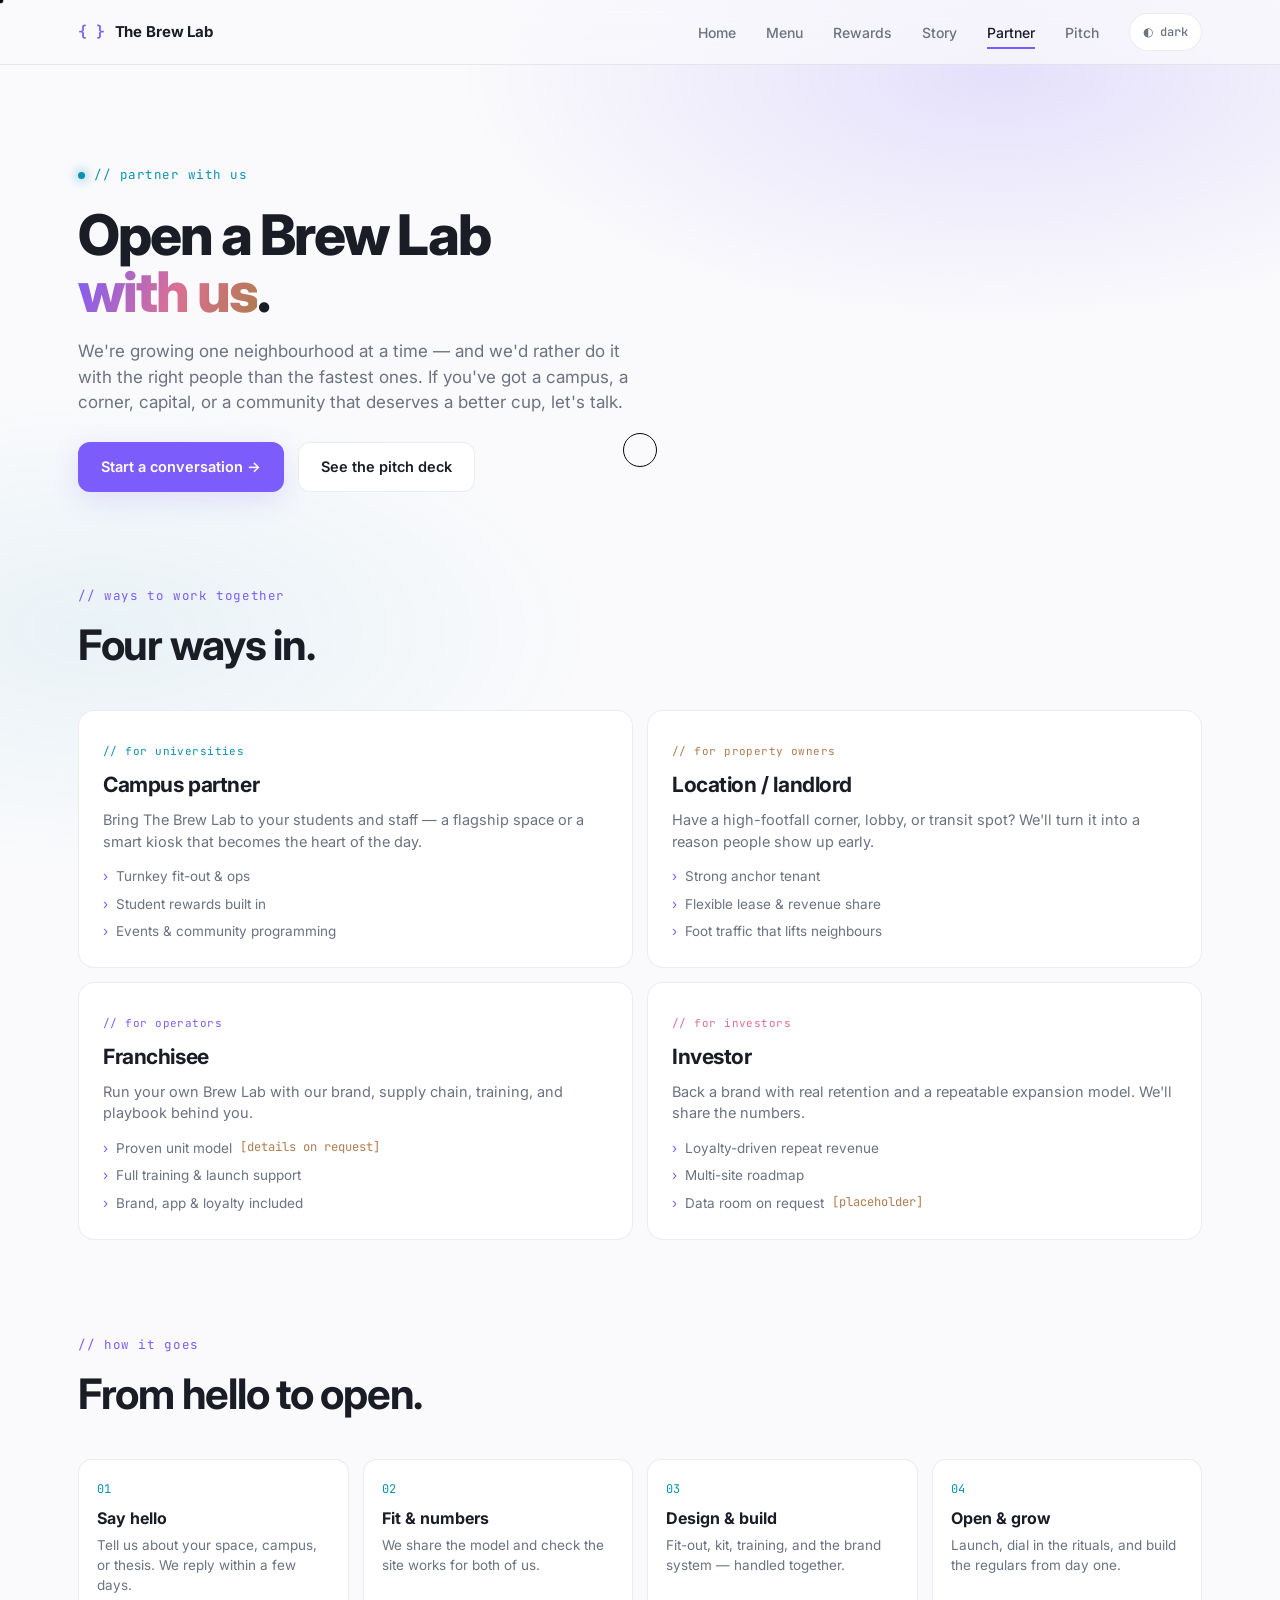
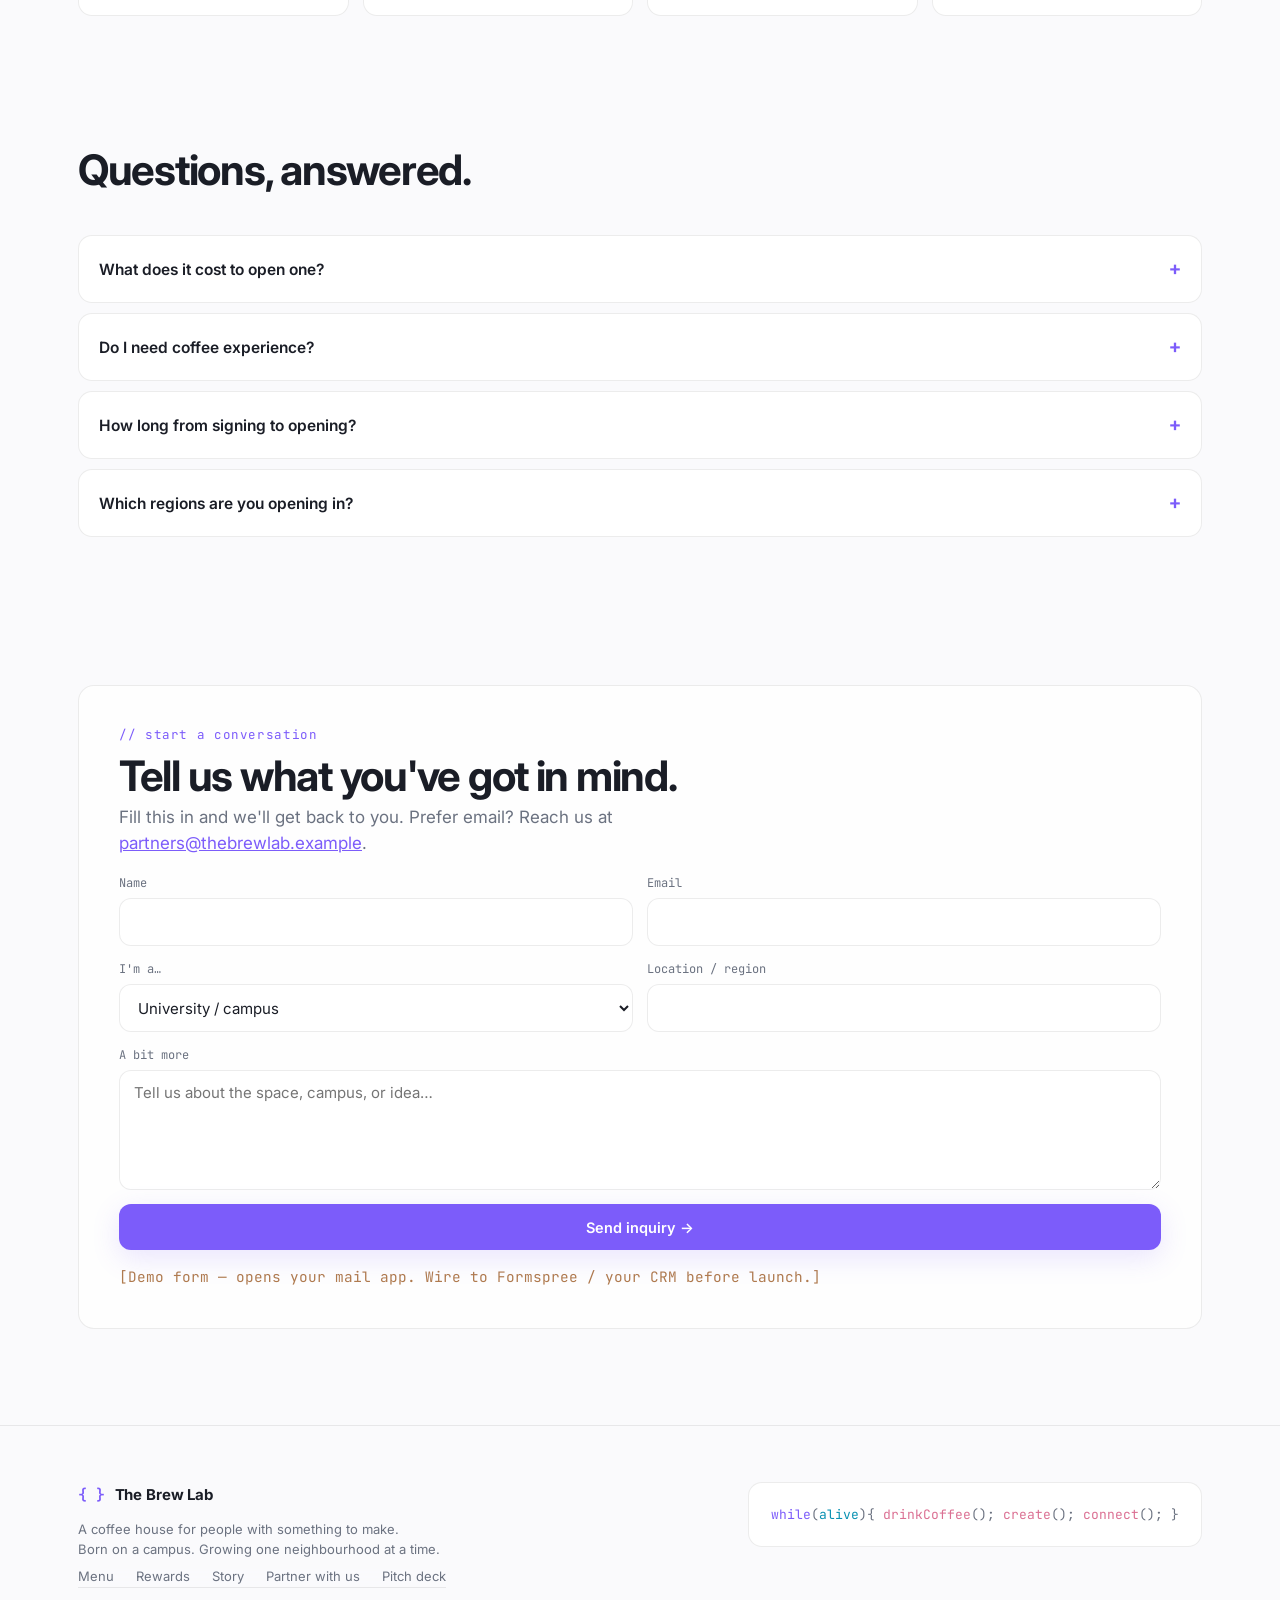
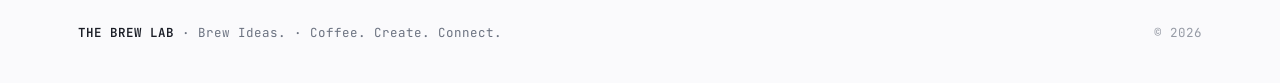
==== franchise.html @ 18658dd0 "Build advanced, mobile-first website for The Brew Lab Static multi-page site driven by extracted bra" ====
<!DOCTYPE html>
<html lang="en" data-theme="dark">
<head>
<meta charset="UTF-8">
<meta name="viewport" content="width=device-width, initial-scale=1.0, viewport-fit=cover">
<title>Partner with us — The Brew Lab</title>
<meta name="description" content="Open a Brew Lab. Partnership models for universities, property owners, franchisees and investors. Start a conversation.">
<meta name="theme-color" content="#0F1117">
<link rel="icon" href="assets/img/favicon.svg" type="image/svg+xml">
<meta property="og:title" content="Partner with us — The Brew Lab">
<meta property="og:description" content="Campus, property, franchise or investment — let's build the next one together.">
<meta property="og:image" content="assets/img/og-image.svg">
<meta name="twitter:card" content="summary_large_image">
<script>try{var t=localStorage.getItem('brewlab-theme')||(matchMedia('(prefers-color-scheme: light)').matches?'light':'dark');document.documentElement.setAttribute('data-theme',t);}catch(e){}</script>
<link rel="preconnect" href="https://fonts.googleapis.com">
<link rel="preconnect" href="https://fonts.gstatic.com" crossorigin>
<link href="https://fonts.googleapis.com/css2?family=Inter:wght@300;400;500;600;700;800&family=JetBrains+Mono:wght@400;500;600&display=swap" rel="stylesheet">
<link rel="stylesheet" href="assets/css/tokens.css">
<link rel="stylesheet" href="assets/css/base.css">
<link rel="stylesheet" href="assets/css/effects.css">
<script type="importmap">
{
  "imports": {
    "three": "https://esm.sh/three@0.161.0",
    "gsap": "https://esm.sh/gsap@3.12.5",
    "gsap/ScrollTrigger": "https://esm.sh/gsap@3.12.5/ScrollTrigger.js",
    "lenis": "https://esm.sh/lenis@1.1.13"
  }
}
</script>
<style>
  .models { display:grid; grid-template-columns:1fr; gap:14px; margin-top:42px; }
  @media (min-width:760px){ .models { grid-template-columns:repeat(2,1fr); } }
  .model { background:var(--editor); border:1px solid var(--line); border-radius:var(--r-xl); padding:26px 24px; transition:transform var(--t-base) ease, border-color var(--t-base) ease; }
  .model:hover { transform:translateY(-4px); border-color:var(--lavender); }
  .model .tag { font-family:var(--font-mono); font-size:11px; letter-spacing:0.04em; color:var(--cyan); }
  .model h3 { font-size:21px; font-weight:700; letter-spacing:-0.02em; margin:8px 0 8px; }
  .model p { color:var(--muted); font-size:14.5px; }
  .model ul { list-style:none; display:grid; gap:7px; margin-top:14px; }
  .model li { font-size:13.5px; color:var(--muted); display:flex; gap:8px; }
  .model li::before { content:"›"; color:var(--lavender); }
  .model:nth-child(2) .tag{color:var(--champagne);} .model:nth-child(3) .tag{color:var(--lavender);} .model:nth-child(4) .tag{color:var(--rose);}
  .steps { display:grid; grid-template-columns:1fr; gap:14px; margin-top:42px; }
  @media (min-width:680px){ .steps { grid-template-columns:repeat(4,1fr); } }
  .pstep { background:var(--editor); border:1px solid var(--line); border-radius:var(--r-lg); padding:20px 18px; }
  .pstep .n { font-family:var(--font-mono); color:var(--cyan); font-size:12px; margin-bottom:8px; }
  .pstep h3 { font-size:16px; font-weight:700; margin-bottom:5px; }
  .pstep p { color:var(--muted); font-size:13.5px; }
  .faq { margin-top:42px; display:grid; gap:10px; }
  .faq details { background:var(--editor); border:1px solid var(--line); border-radius:var(--r-lg); padding:0 20px; }
  .faq summary { cursor:pointer; padding:18px 0; font-weight:600; font-size:15.5px; list-style:none; display:flex; justify-content:space-between; gap:12px; align-items:center; }
  .faq summary::-webkit-details-marker { display:none; }
  .faq summary::after { content:"+"; font-family:var(--font-mono); color:var(--lavender); font-size:20px; }
  .faq details[open] summary::after { content:"–"; }
  .faq p { color:var(--muted); font-size:14px; padding:0 0 18px; }
  .inquire { margin-top:52px; background:var(--glass); border:1px solid var(--line); border-radius:var(--r-xl); padding:clamp(24px,5vw,40px); }
  .form-grid { display:grid; grid-template-columns:1fr; gap:14px; margin-top:18px; }
  @media (min-width:640px){ .form-grid { grid-template-columns:1fr 1fr; } }
  .field { display:flex; flex-direction:column; gap:6px; }
  .field.full { grid-column:1/-1; }
  .field label { font-family:var(--font-mono); font-size:12px; color:var(--muted); }
  .field input, .field select, .field textarea { min-height:48px; padding:12px 14px; border-radius:var(--r-md); border:1px solid var(--line); background:var(--editor); color:var(--text); font-family:var(--font-sans); font-size:15px; }
  .field textarea { min-height:120px; resize:vertical; }
  .field :focus-visible { outline:2px solid var(--lavender); outline-offset:2px; }
  .ph { font-family:var(--font-mono); font-size:0.9em; color:var(--champagne); }
</style>
</head>
<body data-page="franchise">
<a class="skip-link" href="#main">Skip to content</a>
<div class="ambient" aria-hidden="true"></div>

<nav aria-label="Primary">
  <div class="wrap nav-inner">
    <a class="brand" href="index.html"><span class="braces">{ }</span> The Brew Lab</a>
    <button class="nav-burger" data-nav-burger aria-label="Open menu" aria-expanded="false" aria-controls="navmenu">
      <svg viewBox="0 0 24 24" fill="none" stroke="currentColor" stroke-width="2" aria-hidden="true"><path d="M3 6h18M3 12h18M3 18h18"/></svg>
    </button>
    <div class="nav-links nav-menu" id="navmenu" data-nav-menu>
      <button class="nav-menu-close" data-nav-close aria-label="Close menu">
        <svg viewBox="0 0 24 24" fill="none" stroke="currentColor" stroke-width="2" aria-hidden="true"><path d="M6 6l12 12M18 6L6 18"/></svg>
      </button>
      <a class="navlink" href="index.html">Home</a>
      <a class="navlink" href="menu.html">Menu</a>
      <a class="navlink" href="rewards.html">Rewards</a>
      <a class="navlink" href="story.html">Story</a>
      <a class="navlink" href="franchise.html" aria-current="page">Partner</a>
      <a class="navlink" href="pitch.html">Pitch</a>
      <button class="toggle" data-theme-toggle aria-label="Toggle theme"><span data-theme-icon aria-hidden="true">◑</span> <span data-theme-text>light</span></button>
    </div>
  </div>
</nav>

<main id="main">
<section style="padding-bottom:0">
  <div class="wrap">
    <span class="eyebrow"><span class="dot"></span>// partner with us</span>
    <h1 class="title" style="font-size:clamp(34px,9vw,56px)">Open a Brew Lab<br><span class="grad-text">with us</span>.</h1>
    <p class="lead reveal">We're growing one neighbourhood at a time — and we'd rather do it with the right people than the fastest ones. If you've got a campus, a corner, capital, or a community that deserves a better cup, let's talk.</p>
    <div class="cta-row" style="margin-top:26px">
      <a href="#inquire" class="btn btn-primary magnetic" data-magnetic="0.25">Start a conversation →</a>
      <a href="pitch.html" class="btn btn-ghost magnetic" data-magnetic="0.25">See the pitch deck</a>
    </div>
  </div>
</section>

<section>
  <div class="wrap">
    <div class="sec-label reveal">// ways to work together</div>
    <h2 class="reveal">Four ways in.</h2>
    <div class="models" data-cine-group>
      <div class="model" data-cine-item>
        <span class="tag mono">// for universities</span>
        <h3>Campus partner</h3>
        <p>Bring The Brew Lab to your students and staff — a flagship space or a smart kiosk that becomes the heart of the day.</p>
        <ul><li>Turnkey fit-out &amp; ops</li><li>Student rewards built in</li><li>Events &amp; community programming</li></ul>
      </div>
      <div class="model" data-cine-item>
        <span class="tag mono">// for property owners</span>
        <h3>Location / landlord</h3>
        <p>Have a high-footfall corner, lobby, or transit spot? We'll turn it into a reason people show up early.</p>
        <ul><li>Strong anchor tenant</li><li>Flexible lease &amp; revenue share</li><li>Foot traffic that lifts neighbours</li></ul>
      </div>
      <div class="model" data-cine-item>
        <span class="tag mono">// for operators</span>
        <h3>Franchisee</h3>
        <p>Run your own Brew Lab with our brand, supply chain, training, and playbook behind you.</p>
        <ul><li>Proven unit model <span class="ph">[details on request]</span></li><li>Full training &amp; launch support</li><li>Brand, app &amp; loyalty included</li></ul>
      </div>
      <div class="model" data-cine-item>
        <span class="tag mono">// for investors</span>
        <h3>Investor</h3>
        <p>Back a brand with real retention and a repeatable expansion model. We'll share the numbers.</p>
        <ul><li>Loyalty-driven repeat revenue</li><li>Multi-site roadmap</li><li>Data room on request <span class="ph">[placeholder]</span></li></ul>
      </div>
    </div>
  </div>
</section>

<section style="padding-top:0">
  <div class="wrap">
    <div class="sec-label reveal">// how it goes</div>
    <h2 class="reveal">From hello to open.</h2>
    <div class="steps" data-cine-group>
      <div class="pstep" data-cine-item><div class="n mono">01</div><h3>Say hello</h3><p>Tell us about your space, campus, or thesis. We reply within a few days.</p></div>
      <div class="pstep" data-cine-item><div class="n mono">02</div><h3>Fit &amp; numbers</h3><p>We share the model and check the site works for both of us.</p></div>
      <div class="pstep" data-cine-item><div class="n mono">03</div><h3>Design &amp; build</h3><p>Fit-out, kit, training, and the brand system — handled together.</p></div>
      <div class="pstep" data-cine-item><div class="n mono">04</div><h3>Open &amp; grow</h3><p>Launch, dial in the rituals, and build the regulars from day one.</p></div>
    </div>
  </div>
</section>

<section style="padding-top:0">
  <div class="wrap">
    <div class="sec-label reveal">// good to know</div>
    <h2 class="reveal">Questions, answered.</h2>
    <div class="faq reveal">
      <details><summary>What does it cost to open one?</summary><p>It depends on format — kiosk, neighbourhood store, or campus flagship. We'll walk you through the full investment and unit economics on a call. <span class="ph">[Add real figures.]</span></p></details>
      <details><summary>Do I need coffee experience?</summary><p>No. Our training and launch team get you and your baristas ready, and the playbook covers the day-to-day.</p></details>
      <details><summary>How long from signing to opening?</summary><p>Typically a few months depending on the site and fit-out. <span class="ph">[Confirm your real timeline.]</span></p></details>
      <details><summary>Which regions are you opening in?</summary><p>We're prioritising campuses and high-footfall neighbourhoods near our existing sites, but we read every inbound. <span class="ph">[List target regions.]</span></p></details>
    </div>
  </div>
</section>

<section id="inquire" style="padding-top:0">
  <div class="wrap">
    <div class="inquire reveal">
      <div class="sec-label" style="margin-bottom:8px">// start a conversation</div>
      <h2 style="margin-bottom:6px">Tell us what you've got in mind.</h2>
      <p class="lead">Fill this in and we'll get back to you. Prefer email? Reach us at <a href="mailto:partners@thebrewlab.example?subject=Partnership%20inquiry" style="color:var(--lavender)">partners@thebrewlab.example</a>.</p>
      <form class="form-grid" action="mailto:partners@thebrewlab.example" method="post" enctype="text/plain" data-demo-form>
        <div class="field"><label for="f-name">Name</label><input id="f-name" name="name" type="text" required></div>
        <div class="field"><label for="f-email">Email</label><input id="f-email" name="email" type="email" required></div>
        <div class="field"><label for="f-type">I'm a…</label>
          <select id="f-type" name="type">
            <option>University / campus</option>
            <option>Property owner / landlord</option>
            <option>Prospective franchisee</option>
            <option>Investor</option>
            <option>Something else</option>
          </select>
        </div>
        <div class="field"><label for="f-loc">Location / region</label><input id="f-loc" name="location" type="text"></div>
        <div class="field full"><label for="f-msg">A bit more</label><textarea id="f-msg" name="message" placeholder="Tell us about the space, campus, or idea…"></textarea></div>
        <div class="field full">
          <button class="btn btn-primary magnetic" data-magnetic="0.2" type="submit">Send inquiry →</button>
          <p class="ph" style="margin-top:10px">[Demo form — opens your mail app. Wire to Formspree / your CRM before launch.]</p>
        </div>
      </form>
    </div>
  </div>
</section>
</main>

<footer>
  <div class="wrap">
    <div class="foot-grid">
      <div>
        <a class="brand" href="index.html" style="margin-bottom:14px"><span class="braces">{ }</span> The Brew Lab</a>
        <p class="foot-meta">A coffee house for people with something to make.<br>Born on a campus. Growing one neighbourhood at a time.</p>
        <nav class="foot-nav" aria-label="Footer">
          <a href="menu.html">Menu</a><a href="rewards.html">Rewards</a><a href="story.html">Story</a><a href="franchise.html">Partner with us</a><a href="pitch.html">Pitch deck</a>
        </nav>
      </div>
      <div class="foot-code mono" aria-hidden="true">
<span class="kw">while</span><span class="pun">(</span><span class="prop">alive</span><span class="pun">){</span>
  <span class="fn">drinkCoffee</span><span class="pun">();</span>
  <span class="fn">create</span><span class="pun">();</span>
  <span class="fn">connect</span><span class="pun">();</span>
<span class="pun">}</span>
      </div>
    </div>
    <div class="foot-sig"><b>THE BREW LAB</b> · Brew Ideas. · Coffee. Create. Connect. <span style="margin-left:auto;opacity:.7;">© 2026</span></div>
  </div>
</footer>

<script type="module" src="assets/js/main.js"></script>
</body>
</html>
---- assets/css/tokens.css ----
/* ============================================================
   The Brew Lab — Design Tokens
   Single source of truth. Colors are verbatim from the brand
   reference. No other stylesheet should hardcode hex values.
   ============================================================ */

:root {
  /* ---- color: dark (default) ---- */
  --bg: #0F1117;
  --sidebar: #161A22;
  --editor: #1B202B;
  --lavender: #A78BFA;   /* primary accent */
  --cyan: #7DD3FC;
  --champagne: #E9CBA7;
  --rose: #F4A8C5;
  --text: #F5F7FA;
  --muted: #98A1B2;
  --line: rgba(255, 255, 255, 0.06);
  --glass: rgba(27, 32, 43, 0.55);
  --glow: rgba(167, 139, 250, 0.22);
  --shadow: rgba(0, 0, 0, 0.55);

  /* on-accent text (sits on lavender/cyan fills) */
  --on-accent: #0F1117;

  /* signature gradient */
  --grad: linear-gradient(110deg, var(--lavender), var(--rose) 55%, var(--champagne));
  --grad-soft: linear-gradient(140deg, var(--lavender), transparent 40%, transparent 70%, var(--cyan));

  /* ---- type ---- */
  --font-sans: 'Inter', system-ui, -apple-system, sans-serif;
  --font-mono: 'JetBrains Mono', ui-monospace, 'SF Mono', monospace;

  /* fluid type scale (mobile-first via clamp) */
  --fs-eyebrow: clamp(11.5px, 2.6vw, 12.5px);
  --fs-body: clamp(15px, 3.6vw, 17px);
  --fs-lead: clamp(15.5px, 3.8vw, 17px);
  --fs-h3: clamp(18px, 4.4vw, 21px);
  --fs-h2: clamp(26px, 6.2vw, 42px);
  --fs-h1: clamp(38px, 11vw, 68px);
  --fs-display: clamp(26px, 6vw, 40px);

  /* ---- spacing (fluid) ---- */
  --space-section: clamp(64px, 12vw, 96px);
  --space-gap: clamp(20px, 5vw, 56px);
  --wrap-max: 1180px;
  --wrap-pad: clamp(18px, 5vw, 28px);

  /* ---- radius ---- */
  --r-sm: 7px;
  --r-md: 12px;
  --r-lg: 14px;
  --r-xl: 16px;
  --r-pill: 999px;

  /* ---- elevation ---- */
  --elev-card: 0 30px 80px var(--shadow), 0 0 0 1px var(--line);
  --elev-btn: 0 8px 28px var(--glow);
  --elev-btn-hover: 0 12px 36px var(--glow);

  /* ---- motion ---- */
  --ease: cubic-bezier(0.22, 1, 0.36, 1);
  --t-fast: 0.15s;
  --t-base: 0.25s;
  --t-slow: 0.5s;

  /* ---- chrome dots (traffic lights) ---- */
  --dot-red: #FF5F57;
  --dot-yellow: #FEBC2E;
  --dot-green: #28C840;

  color-scheme: dark;
}

[data-theme="light"] {
  --bg: #FAFAFC;
  --sidebar: #F4F5F8;
  --editor: #FFFFFF;
  --lavender: #7C5CFA;
  --cyan: #0891B2;
  --champagne: #B07B4E;
  --rose: #DB7093;
  --text: #1A1D26;
  --muted: #6B7280;
  --line: rgba(15, 17, 23, 0.08);
  --glass: rgba(255, 255, 255, 0.7);
  --glow: rgba(124, 92, 250, 0.16);
  --shadow: rgba(15, 17, 23, 0.10);
  --on-accent: #FFFFFF;

  color-scheme: light;
}
---- assets/css/base.css ----
/* ============================================================
   The Brew Lab — Base & shared components
   Mobile-first. Enhances up at min-width breakpoints.
   ============================================================ */

* { margin: 0; padding: 0; box-sizing: border-box; }

html {
  scroll-behavior: smooth;
  -webkit-text-size-adjust: 100%;
}

body {
  font-family: var(--font-sans);
  background: var(--bg);
  color: var(--text);
  line-height: 1.5;
  -webkit-font-smoothing: antialiased;
  text-rendering: optimizeLegibility;
  overflow-x: hidden;
  min-height: 100dvh;
  transition: background var(--t-slow) ease, color var(--t-slow) ease;
}

/* Lenis smooth-scroll hooks (no-op until JS attaches) */
html.lenis, html.lenis body { height: auto; }
.lenis.lenis-smooth { scroll-behavior: auto !important; }
.lenis.lenis-stopped { overflow: hidden; }

::selection { background: var(--lavender); color: var(--on-accent); }
.mono { font-family: var(--font-mono); }
img, svg { display: block; max-width: 100%; }
a { color: inherit; }

/* visually-hidden, screen-reader only */
.sr-only {
  position: absolute; width: 1px; height: 1px; padding: 0; margin: -1px;
  overflow: hidden; clip: rect(0 0 0 0); white-space: nowrap; border: 0;
}

/* skip link */
.skip-link {
  position: absolute; left: 12px; top: -120px; z-index: 200;
  background: var(--lavender); color: var(--on-accent);
  padding: 10px 16px; border-radius: var(--r-md); font-weight: 600;
  font-size: 14px; text-decoration: none; transition: top var(--t-base) var(--ease);
}
.skip-link:focus { top: 12px; }

/* visible focus for keyboard users */
:focus-visible {
  outline: 2px solid var(--lavender);
  outline-offset: 3px;
  border-radius: 4px;
}

/* ---------- ambient glow ---------- */
.ambient {
  position: fixed; inset: 0; pointer-events: none; z-index: 0;
  background:
    radial-gradient(60vw 40vh at 78% 8%, var(--glow), transparent 70%),
    radial-gradient(55vw 38vh at 8% 70%, rgba(125, 211, 252, 0.10), transparent 70%);
  transition: opacity var(--t-slow) ease;
}
[data-theme="light"] .ambient {
  background:
    radial-gradient(60vw 40vh at 78% 8%, var(--glow), transparent 70%),
    radial-gradient(55vw 38vh at 8% 70%, rgba(8, 145, 178, 0.07), transparent 70%);
}

/* ---------- layout ---------- */
.wrap {
  width: 100%;
  max-width: var(--wrap-max);
  margin: 0 auto;
  padding: 0 var(--wrap-pad);
  padding-left: max(var(--wrap-pad), env(safe-area-inset-left));
  padding-right: max(var(--wrap-pad), env(safe-area-inset-right));
  position: relative;
  z-index: 1;
}

section { padding: var(--space-section) 0; position: relative; z-index: 1; }

.sec-label {
  font-family: var(--font-mono); font-size: var(--fs-eyebrow);
  color: var(--lavender); letter-spacing: 0.05em; margin-bottom: 16px;
}
h2 {
  font-size: var(--fs-h2); font-weight: 700; letter-spacing: -0.03em;
  line-height: 1.1; margin-bottom: 16px;
}
.lead { font-size: var(--fs-lead); color: var(--muted); max-width: 560px; }
.eyebrow {
  font-family: var(--font-mono); font-size: var(--fs-eyebrow); color: var(--cyan);
  letter-spacing: 0.04em; margin-bottom: 22px;
  display: inline-flex; align-items: center; gap: 9px;
}
.eyebrow .dot {
  width: 7px; height: 7px; border-radius: 50%; background: var(--cyan);
  box-shadow: 0 0 12px var(--cyan); flex: none;
}
.grad-text {
  background: var(--grad);
  -webkit-background-clip: text; background-clip: text;
  -webkit-text-fill-color: transparent; color: transparent;
}

/* ---------- nav ---------- */
nav {
  position: sticky; top: 0; z-index: 50;
  backdrop-filter: blur(14px); -webkit-backdrop-filter: blur(14px);
  background: color-mix(in srgb, var(--bg) 72%, transparent);
  border-bottom: 1px solid var(--line);
  padding-top: env(safe-area-inset-top);
}
.nav-inner {
  display: flex; align-items: center; justify-content: space-between;
  height: 60px; gap: 14px;
}
.brand {
  display: inline-flex; align-items: center; gap: 10px;
  font-weight: 700; letter-spacing: -0.01em; font-size: 15px;
  text-decoration: none; color: var(--text); flex: none;
}
.brand .braces { font-family: var(--font-mono); color: var(--lavender); font-weight: 600; }

.nav-links { display: flex; align-items: center; gap: clamp(16px, 2.4vw, 30px); }
.nav-links a.navlink {
  color: var(--muted); text-decoration: none; font-size: 14px; font-weight: 500;
  transition: color var(--t-base) ease; position: relative; padding: 4px 0;
}
.nav-links a.navlink::after {
  content: ""; position: absolute; left: 0; bottom: -2px; height: 2px; width: 0;
  background: var(--lavender); transition: width var(--t-base) var(--ease);
}
.nav-links a.navlink:hover,
.nav-links a.navlink[aria-current="page"] { color: var(--text); }
.nav-links a.navlink:hover::after,
.nav-links a.navlink[aria-current="page"]::after { width: 100%; }

.toggle {
  display: inline-flex; align-items: center; gap: 7px; cursor: pointer;
  background: var(--editor); border: 1px solid var(--line); color: var(--muted);
  padding: 9px 13px; border-radius: var(--r-pill); font-size: 12px; font-weight: 500;
  font-family: var(--font-mono); transition: all var(--t-base) ease;
  min-height: 38px;
}
.toggle:hover { color: var(--text); border-color: var(--lavender); }

/* hamburger (mobile) */
.nav-burger {
  display: inline-flex; align-items: center; justify-content: center;
  width: 44px; height: 44px; border-radius: var(--r-md);
  background: var(--editor); border: 1px solid var(--line); color: var(--text);
  cursor: pointer;
}
.nav-burger svg { width: 20px; height: 20px; }

@media (max-width: 820px) {
  .nav-menu {
    position: fixed; inset: 0; z-index: 60;
    background: color-mix(in srgb, var(--bg) 94%, transparent);
    backdrop-filter: blur(20px); -webkit-backdrop-filter: blur(20px);
    display: flex; flex-direction: column; justify-content: center;
    gap: 4px; padding: 24px max(28px, env(safe-area-inset-left));
    transform: translateX(100%); transition: transform var(--t-slow) var(--ease);
    visibility: hidden;
  }
  .nav-menu.open { transform: none; visibility: visible; }
  .nav-menu a.navlink {
    font-size: 24px; font-weight: 600; color: var(--text); padding: 14px 0;
    border-bottom: 1px solid var(--line);
  }
  .nav-menu a.navlink::after { display: none; }
  .nav-menu .toggle { align-self: flex-start; margin-top: 22px; }
  .nav-menu-close {
    position: absolute; top: max(16px, env(safe-area-inset-top)); right: 20px;
    width: 44px; height: 44px; background: var(--editor); border: 1px solid var(--line);
    border-radius: var(--r-md); color: var(--text); cursor: pointer;
    display: inline-flex; align-items: center; justify-content: center;
  }
}
@media (min-width: 821px) {
  .nav-burger, .nav-menu-close { display: none; }
  .nav-inner { height: 64px; }
}

/* ---------- buttons ---------- */
.btn {
  font-family: var(--font-sans); font-size: 14.5px; font-weight: 600; cursor: pointer;
  padding: 13px 22px; border-radius: var(--r-md); border: 1px solid transparent;
  text-decoration: none; display: inline-flex; align-items: center; justify-content: center;
  gap: 8px; min-height: 46px;
  transition: transform var(--t-fast) ease, box-shadow var(--t-base) ease, background var(--t-base) ease, border-color var(--t-base) ease, color var(--t-base) ease;
}
.btn-primary { background: var(--lavender); color: var(--on-accent); box-shadow: var(--elev-btn); }
.btn-primary:hover { transform: translateY(-2px); box-shadow: var(--elev-btn-hover); }
.btn-ghost { background: var(--editor); color: var(--text); border-color: var(--line); }
.btn-ghost:hover { border-color: var(--lavender); color: var(--lavender); }
.cta-row { display: flex; gap: 14px; flex-wrap: wrap; }

/* ---------- glass / editor window ---------- */
.editor {
  background: var(--glass); backdrop-filter: blur(16px); -webkit-backdrop-filter: blur(16px);
  border: 1px solid var(--line); border-radius: var(--r-xl); overflow: hidden;
  box-shadow: var(--elev-card); position: relative;
}
.editor::before {
  content: ""; position: absolute; inset: -1px; border-radius: var(--r-xl);
  padding: 1px; pointer-events: none; background: var(--grad-soft);
  -webkit-mask: linear-gradient(#000 0 0) content-box, linear-gradient(#000 0 0);
  -webkit-mask-composite: xor; mask-composite: exclude; opacity: 0.5;
}
.ed-bar {
  display: flex; align-items: center; gap: 8px; padding: 12px 14px;
  border-bottom: 1px solid var(--line);
  background: color-mix(in srgb, var(--sidebar) 70%, transparent);
}
.dots { display: flex; gap: 7px; }
.dots span { width: 11px; height: 11px; border-radius: 50%; }
.dots span:nth-child(1) { background: var(--dot-red); }
.dots span:nth-child(2) { background: var(--dot-yellow); }
.dots span:nth-child(3) { background: var(--dot-green); }
.tab {
  margin-left: 12px; font-family: var(--font-mono); font-size: 12.5px; color: var(--muted);
  background: var(--editor); padding: 6px 13px; border-radius: 8px 8px 0 0;
  border: 1px solid var(--line); border-bottom: none;
}
.tab b { color: var(--champagne); font-weight: 500; }
.ed-body { display: flex; font-family: var(--font-mono); font-size: 13.5px; }
.gutter { padding: 18px 0; text-align: right; color: var(--muted); opacity: 0.5; user-select: none; min-width: 40px; }
.gutter div { padding: 0 12px; line-height: 1.85; }
.code { padding: 18px 16px 18px 4px; overflow-x: auto; flex: 1; }
.code pre { line-height: 1.85; white-space: pre; }
.kw { color: var(--lavender); } .prop { color: var(--cyan); } .str { color: var(--champagne); }
.fn { color: var(--rose); } .pun { color: var(--muted); } .num { color: var(--rose); }
.ed-foot {
  display: flex; align-items: center; justify-content: space-between; gap: 10px;
  padding: 9px 14px; border-top: 1px solid var(--line);
  background: color-mix(in srgb, var(--sidebar) 70%, transparent);
  font-family: var(--font-mono); font-size: 11.5px; color: var(--muted);
}
.ed-foot .meta { overflow: hidden; text-overflow: ellipsis; white-space: nowrap; }

/* ---------- cards: triad ---------- */
.triad { display: grid; grid-template-columns: 1fr; gap: 16px; margin-top: 40px; }
.tcard {
  background: var(--editor); border: 1px solid var(--line); border-radius: var(--r-xl);
  padding: 26px 22px; transition: transform var(--t-base) ease, border-color var(--t-base) ease;
}
.tcard:hover { transform: translateY(-4px); border-color: var(--lavender); }
.tcard .k { font-family: var(--font-mono); font-size: 12px; color: var(--cyan); margin-bottom: 14px; }
.tcard h3 { font-size: var(--fs-h3); font-weight: 700; letter-spacing: -0.02em; margin-bottom: 8px; }
.tcard p { color: var(--muted); font-size: 14.5px; }
@media (min-width: 720px) { .triad { grid-template-columns: repeat(3, 1fr); gap: 20px; margin-top: 48px; } }

/* ---------- tiers ---------- */
.tiers { display: flex; gap: 12px; margin-top: 40px; flex-wrap: wrap; }
.tier {
  flex: 1 1 140px; min-width: 140px; background: var(--editor); border: 1px solid var(--line);
  border-radius: var(--r-lg); padding: 22px 18px; position: relative;
  transition: all var(--t-base) ease;
}
.tier:hover { border-color: var(--rose); transform: translateY(-4px); }
.tier .lvl { font-family: var(--font-mono); font-size: 11px; color: var(--muted); margin-bottom: 10px; }
.tier .name { font-size: 19px; font-weight: 700; letter-spacing: -0.02em; }
.tier:nth-child(1) .name { color: var(--cyan); }
.tier:nth-child(2) .name { color: var(--champagne); }
.tier:nth-child(3) .name { color: var(--lavender); }
.tier:nth-child(4) .name { color: var(--rose); }
.tier:nth-child(5) .name {
  background: linear-gradient(110deg, var(--lavender), var(--rose));
  -webkit-background-clip: text; background-clip: text; -webkit-text-fill-color: transparent;
}

/* ---------- footer ---------- */
footer { border-top: 1px solid var(--line); padding: 56px 0 calc(40px + env(safe-area-inset-bottom)); position: relative; z-index: 1; }
.foot-grid { display: flex; justify-content: space-between; align-items: flex-start; gap: 32px; flex-wrap: wrap; }
.foot-code {
  background: var(--editor); border: 1px solid var(--line); border-radius: var(--r-lg);
  padding: 20px 22px; font-family: var(--font-mono); font-size: 13px; line-height: 1.8;
  overflow-x: auto;
}
.foot-meta { font-size: 13px; color: var(--muted); }
.foot-nav { display: flex; flex-wrap: wrap; gap: 14px 22px; margin-top: 8px; }
.foot-nav a { color: var(--muted); text-decoration: none; font-size: 13px; transition: color var(--t-base) ease; }
.foot-nav a:hover { color: var(--text); }
.foot-sig {
  margin-top: 36px; font-family: var(--font-mono); font-size: 12.5px; color: var(--muted);
  display: flex; gap: 8px; flex-wrap: wrap; align-items: center;
}
.foot-sig b { color: var(--text); font-weight: 600; }

/* ---------- reveal (JS adds .in; visible by default if JS/observer absent) ---------- */
.reveal { opacity: 0; transform: translateY(24px); transition: opacity 0.7s var(--ease), transform 0.7s var(--ease); }
.reveal.in { opacity: 1; transform: none; }
.no-js .reveal, html:not(.js) .reveal { opacity: 1; transform: none; }

/* ---------- reduced motion ---------- */
@media (prefers-reduced-motion: reduce) {
  html { scroll-behavior: auto; }
  .reveal { opacity: 1 !important; transform: none !important; transition: none; }
  *, *::before, *::after {
    animation-duration: 0.001ms !important;
    animation-iteration-count: 1 !important;
    transition-duration: 0.001ms !important;
    scroll-behavior: auto !important;
  }
}
---- assets/css/effects.css ----
/* ============================================================
   The Brew Lab — Effects
   Custom cursor, hero/WebGL, REPL terminal, page transitions,
   cinematics. All effects are pointer/motion gated for mobile + a11y.
   ============================================================ */

/* ---------- custom cursor (pointer-fine only) ---------- */
.cursor-dot, .cursor-ring { display: none; }

@media (hover: hover) and (pointer: fine) {
  body.has-cursor { cursor: none; }
  body.has-cursor a, body.has-cursor button, body.has-cursor .magnetic { cursor: none; }

  .cursor-dot, .cursor-ring {
    display: block; position: fixed; top: 0; left: 0; z-index: 999;
    pointer-events: none; border-radius: 50%;
    transform: translate3d(-50%, -50%, 0);
    will-change: transform; mix-blend-mode: difference;
  }
  .cursor-dot { width: 7px; height: 7px; background: #fff; }
  .cursor-ring {
    width: 34px; height: 34px; border: 1px solid #fff;
    transition: width var(--t-base) var(--ease), height var(--t-base) var(--ease),
                background var(--t-base) ease, opacity var(--t-base) ease;
  }
  .cursor-ring.hot { width: 54px; height: 54px; background: rgba(255, 255, 255, 0.12); }
}
@media (prefers-reduced-motion: reduce) {
  body.has-cursor { cursor: auto; }
  .cursor-dot, .cursor-ring { display: none !important; }
}

.magnetic { will-change: transform; }

/* ---------- hero ---------- */
.hero { padding: clamp(48px, 9vw, 84px) 0 clamp(48px, 8vw, 72px); position: relative; }
.hero-grid { display: grid; grid-template-columns: 1fr; gap: 36px; align-items: center; }
@media (min-width: 920px) { .hero-grid { grid-template-columns: 1.02fr 1.18fr; gap: 56px; } }

h1.title {
  font-size: var(--fs-h1); font-weight: 800; letter-spacing: -0.035em;
  line-height: 1.02; margin-bottom: 18px; text-wrap: balance;
}
.mantra { font-size: clamp(18px, 4.6vw, 22px); font-weight: 600; color: var(--text); margin-bottom: 10px; letter-spacing: -0.01em; }
.sub { font-size: clamp(14px, 3.6vw, 16px); color: var(--muted); margin-bottom: 30px; font-family: var(--font-mono); letter-spacing: 0.01em; }

/* WebGL canvas mounts behind the hero panel; hidden until ready */
.hero-canvas {
  position: absolute; inset: 0; z-index: 0; pointer-events: none;
  opacity: 0; transition: opacity 1.2s ease;
}
.hero-canvas.ready { opacity: 1; }
.hero-canvas canvas { width: 100% !important; height: 100% !important; display: block; }
.hero .wrap { z-index: 2; }

/* ---------- REPL terminal ---------- */
.cursor-blink {
  display: inline-block; width: 8px; height: 16px; background: var(--lavender);
  margin-left: 1px; vertical-align: -2px; animation: blink 1.1s steps(1) infinite;
}
@keyframes blink { 50% { opacity: 0; } }

.repl-stream {
  font-family: var(--font-mono); font-size: 13px; line-height: 1.7;
  padding: 4px 16px 10px; max-height: 232px; overflow-y: auto;
  border-top: 1px solid var(--line);
  scrollbar-width: thin; scrollbar-color: var(--line) transparent;
}
.repl-stream:empty { display: none; }
.repl-line { color: var(--muted); white-space: pre-wrap; word-break: break-word; }
.repl-line .ok { color: var(--cyan); }
.repl-line .accent { color: var(--lavender); }
.repl-line .warn { color: var(--champagne); }
.repl-line .you { color: var(--text); }
.repl-line .you::before { content: "› "; color: var(--lavender); }

.repl-input-row { display: flex; align-items: center; gap: 8px; padding: 10px 16px; border-top: 1px solid var(--line); }
.repl-prompt { font-family: var(--font-mono); color: var(--lavender); font-size: 13px; flex: none; }
.repl-input {
  flex: 1; background: transparent; border: none; color: var(--text);
  font-family: var(--font-mono); font-size: 13px; min-height: 24px;
}
.repl-input:focus { outline: none; }
.repl-input::placeholder { color: var(--muted); opacity: 0.7; }

/* tappable command chips — the no-keyboard / mobile path */
.repl-chips { display: flex; flex-wrap: wrap; gap: 7px; padding: 0 14px 14px; }
.repl-chip {
  font-family: var(--font-mono); font-size: 11.5px; color: var(--muted);
  background: var(--editor); border: 1px solid var(--line); border-radius: var(--r-pill);
  padding: 8px 13px; cursor: pointer; min-height: 36px;
  transition: color var(--t-base) ease, border-color var(--t-base) ease, transform var(--t-fast) ease;
}
.repl-chip:hover, .repl-chip:focus-visible { color: var(--text); border-color: var(--lavender); }
.repl-chip:active { transform: scale(0.96); }

.run {
  cursor: pointer; color: var(--on-accent); background: var(--cyan);
  padding: 7px 13px; border-radius: var(--r-sm); border: none;
  font-family: var(--font-mono); font-size: 11.5px; font-weight: 600;
  display: inline-flex; gap: 6px; align-items: center; min-height: 34px;
  transition: transform var(--t-fast) ease, box-shadow var(--t-base) ease;
}
.run:hover { transform: translateY(-1px); box-shadow: 0 6px 18px rgba(125, 211, 252, 0.3); }

/* ---------- page transitions (View Transitions API + fallback) ---------- */
@keyframes vt-fade-in { from { opacity: 0; transform: translateY(8px); } }
@keyframes vt-fade-out { to { opacity: 0; transform: translateY(-8px); } }
::view-transition-old(root) { animation: vt-fade-out 0.3s var(--ease) both; }
::view-transition-new(root) { animation: vt-fade-in 0.42s var(--ease) both; }
@media (prefers-reduced-motion: reduce) {
  ::view-transition-old(root), ::view-transition-new(root) { animation: none; }
}
/* JS fallback for browsers without the View Transitions API */
body.page-leaving { opacity: 0; transition: opacity 0.28s ease; }

/* ---------- cinematics ---------- */
.scene { position: relative; }
.parallax { will-change: transform; }
.count { font-variant-numeric: tabular-nums; }

/* progress rail used by the brew-journey scene */
.brew-rail {
  position: relative; height: 3px; border-radius: 2px;
  background: var(--line); overflow: hidden; margin: 28px 0 8px;
}
.brew-rail .fill { position: absolute; inset: 0; width: 0; background: var(--grad); border-radius: 2px; }

/* manifesto */
.manifesto { text-align: center; }
.manifesto h2 { max-width: 820px; margin: 0 auto 10px; }
.manifesto .big {
  font-size: var(--fs-display); font-weight: 300; letter-spacing: -0.02em;
  line-height: 1.4; color: var(--muted); max-width: 760px; margin: 0 auto; text-wrap: balance;
}
.manifesto .big b { font-weight: 700; color: var(--text); }
.manifesto .seq b:nth-of-type(1) { color: var(--lavender); }
.manifesto .seq b:nth-of-type(2) { color: var(--cyan); }
.manifesto .seq b:nth-of-type(3) { color: var(--champagne); }
.manifesto .seq b:nth-of-type(4) { color: var(--rose); }
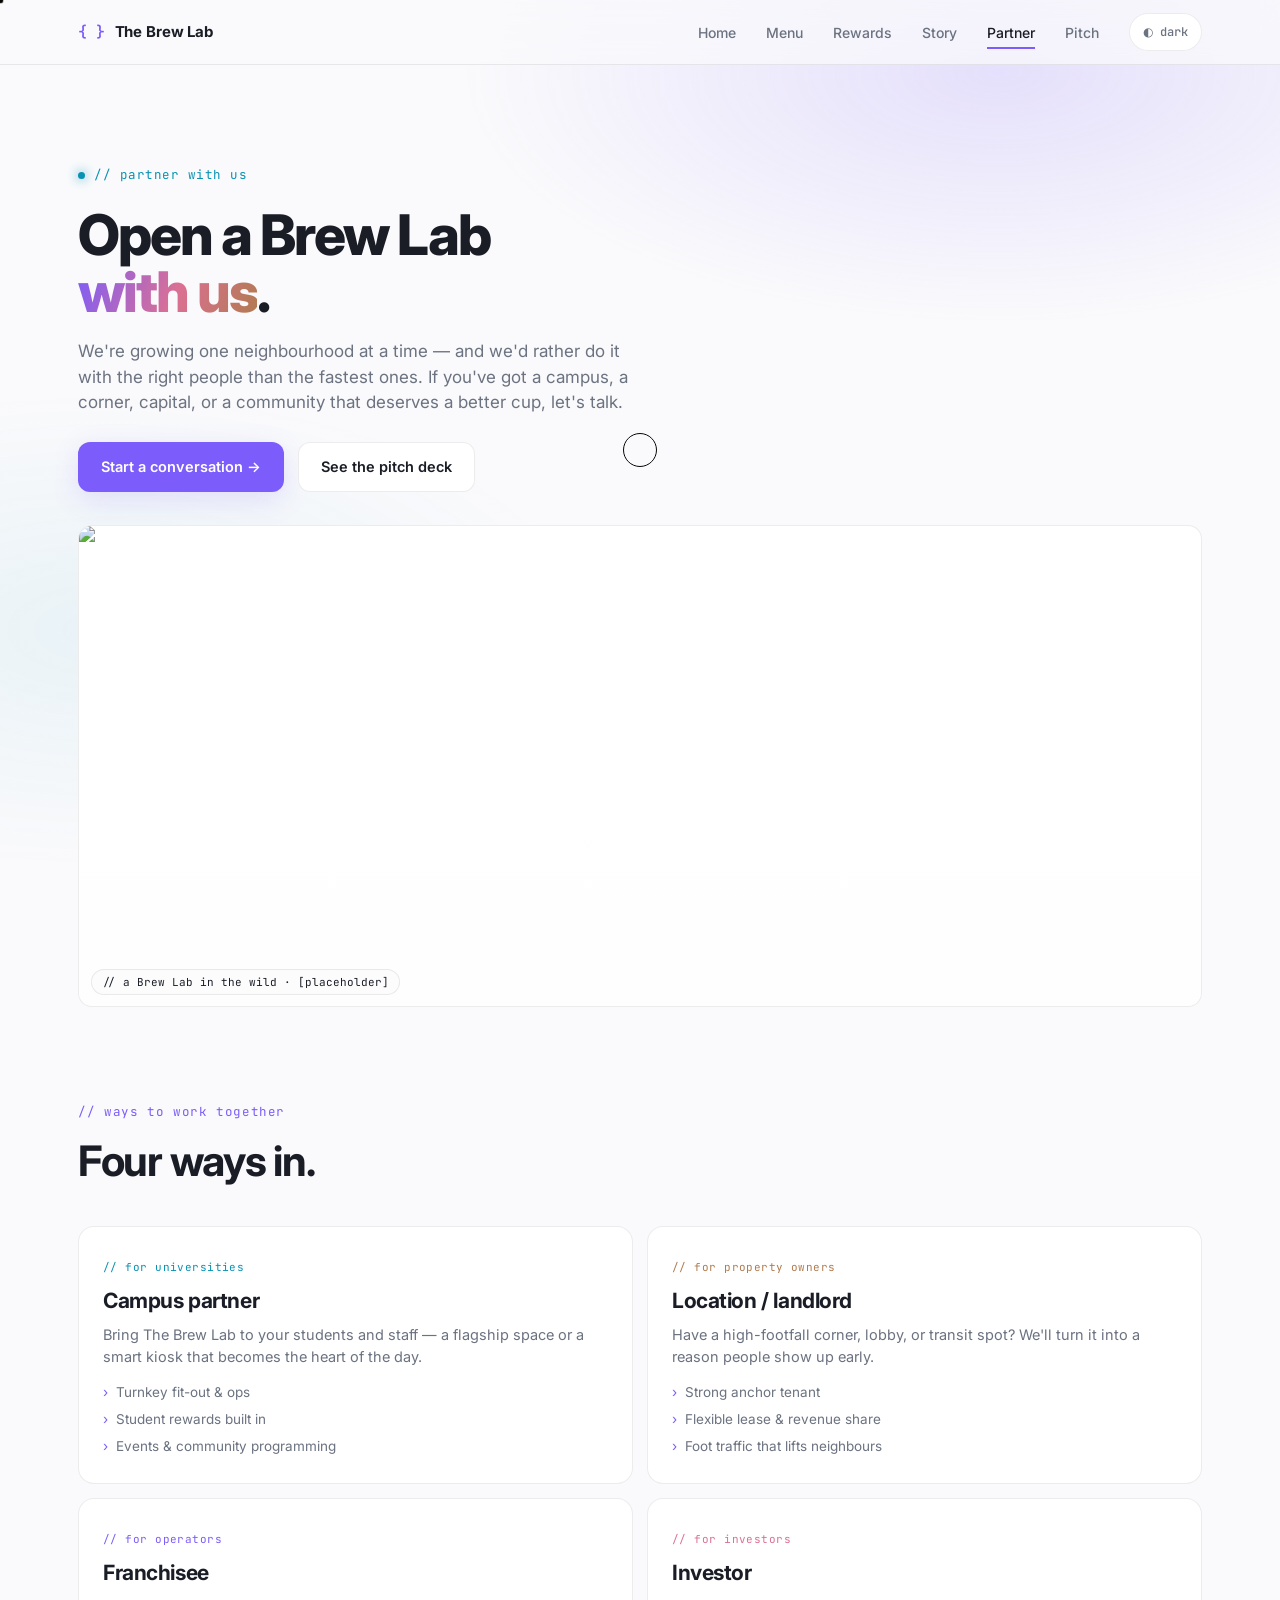
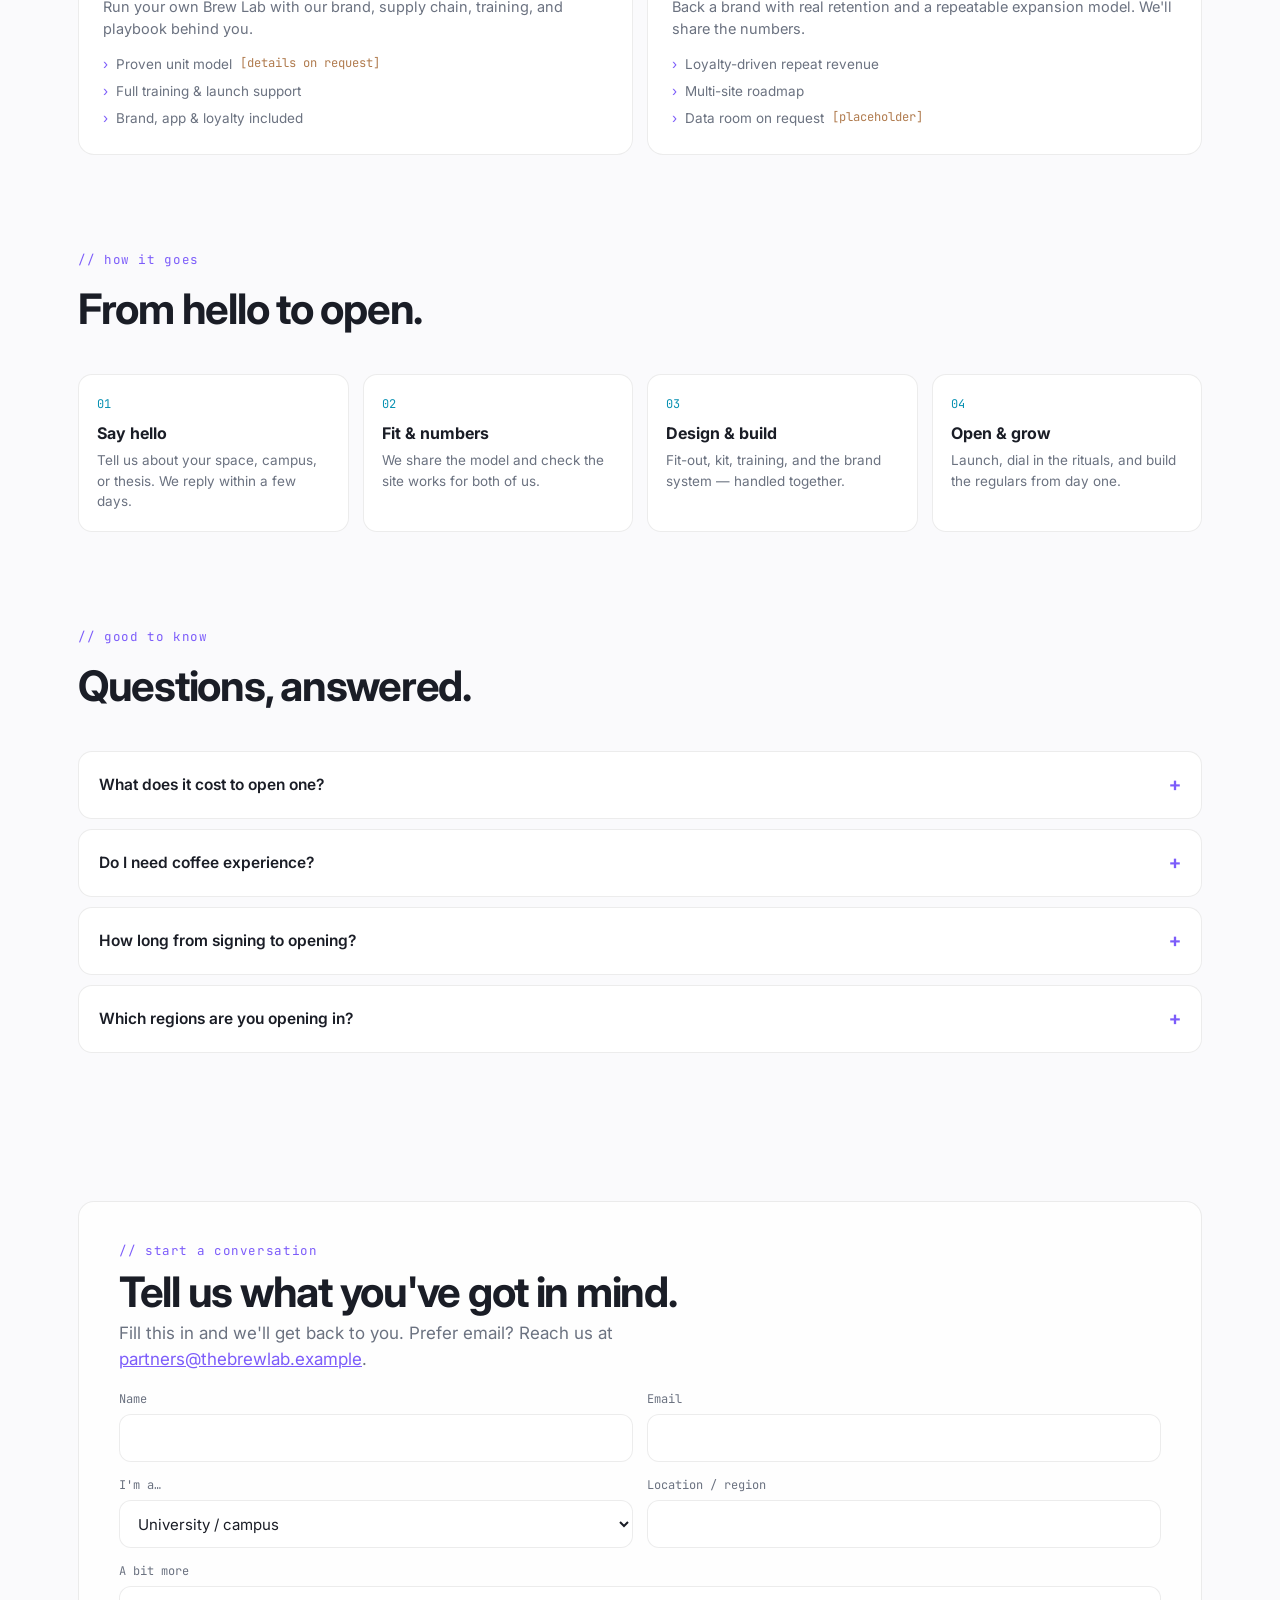
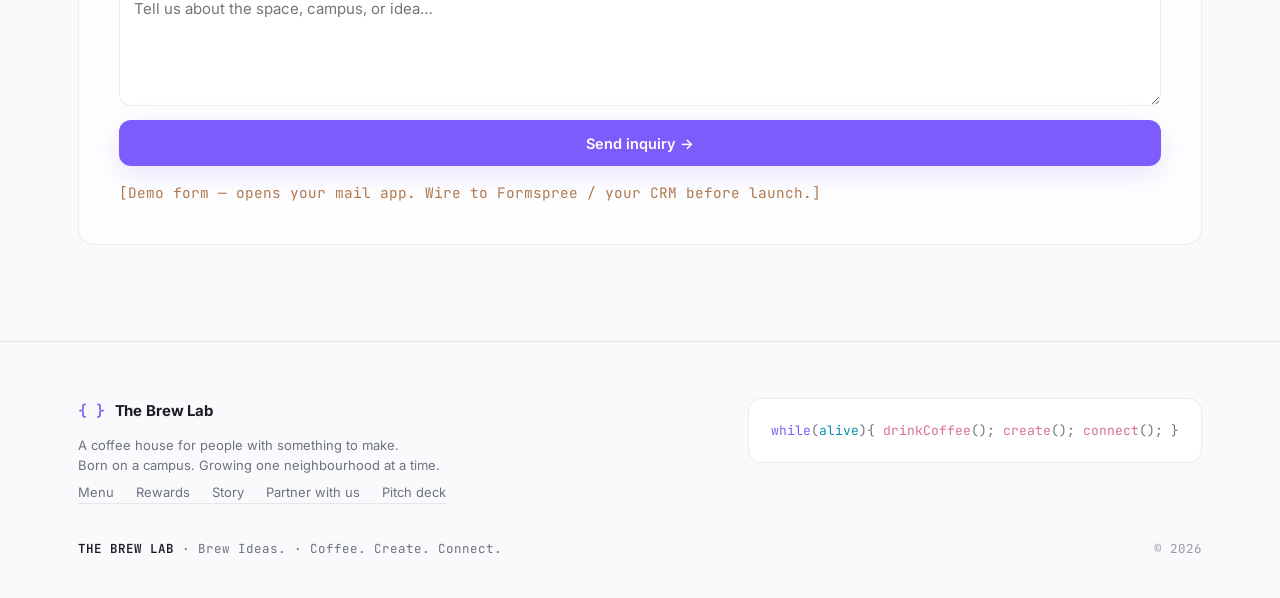
==== commit e7f982b2: "Add themed placeholder photos with on-brand fallback Hotlink coffee/café photos from a public keywor" ====
--- a/franchise.html
+++ b/franchise.html
@@ -100,6 +100,10 @@
       <a href="#inquire" class="btn btn-primary magnetic" data-magnetic="0.25">Start a conversation →</a>
       <a href="pitch.html" class="btn btn-ghost magnetic" data-magnetic="0.25">See the pitch deck</a>
     </div>
+    <div class="frame reveal" style="aspect-ratio:21/9;margin-top:34px">
+      <img src="https://loremflickr.com/1400/600/cafe,interior,coffee?lock=50" alt="A bright, design-led coffee house space" loading="lazy" decoding="async" width="1400" height="600">
+      <span class="cap">// a Brew Lab in the wild · [placeholder]</span>
+    </div>
   </div>
 </section>
 
--- a/assets/css/base.css
+++ b/assets/css/base.css
@@ -274,6 +274,45 @@
   -webkit-background-clip: text; background-clip: text; -webkit-text-fill-color: transparent;
 }
 
+/* ---------- imagery (themed placeholders) ---------- */
+.frame {
+  position: relative; overflow: hidden; background: var(--editor);
+  border: 1px solid var(--line); border-radius: var(--r-lg);
+}
+.frame img, .shot {
+  display: block; width: 100%; height: 100%; object-fit: cover;
+  color: transparent; /* hide alt text flash while loading */
+}
+.frame::after {
+  content: ""; position: absolute; inset: 0; pointer-events: none;
+  background: linear-gradient(180deg, transparent 50%, color-mix(in srgb, var(--bg) 72%, transparent));
+  mix-blend-mode: multiply; opacity: 0.85;
+}
+[data-theme="light"] .frame::after { mix-blend-mode: normal; opacity: 0.35; }
+.frame .cap {
+  position: absolute; left: 12px; bottom: 11px; z-index: 1;
+  font-family: var(--font-mono); font-size: 11px; color: var(--text);
+  background: color-mix(in srgb, var(--bg) 55%, transparent);
+  border: 1px solid var(--line); border-radius: var(--r-pill); padding: 4px 10px;
+  backdrop-filter: blur(6px); -webkit-backdrop-filter: blur(6px);
+}
+.frame:hover img { transform: scale(1.04); }
+.frame img { transition: transform 0.6s var(--ease); }
+
+/* on-brand fallback when a hotlinked photo fails to load */
+.frame.img-failed {
+  display: grid; place-items: center; min-height: 120px;
+  background:
+    radial-gradient(120% 90% at 25% 15%, color-mix(in srgb, var(--lavender) 24%, transparent), transparent 60%),
+    radial-gradient(120% 90% at 85% 95%, color-mix(in srgb, var(--cyan) 18%, transparent), transparent 60%),
+    var(--editor);
+}
+.frame.img-failed::before { content: "☕"; font-size: 34px; opacity: 0.55; }
+
+.gallery { display: grid; grid-template-columns: 1fr; gap: 14px; margin-top: 44px; }
+@media (min-width: 560px) { .gallery { grid-template-columns: repeat(2, 1fr); } }
+@media (min-width: 860px) { .gallery { grid-template-columns: repeat(4, 1fr); } }
+
 /* ---------- footer ---------- */
 footer { border-top: 1px solid var(--line); padding: 56px 0 calc(40px + env(safe-area-inset-bottom)); position: relative; z-index: 1; }
 .foot-grid { display: flex; justify-content: space-between; align-items: flex-start; gap: 32px; flex-wrap: wrap; }
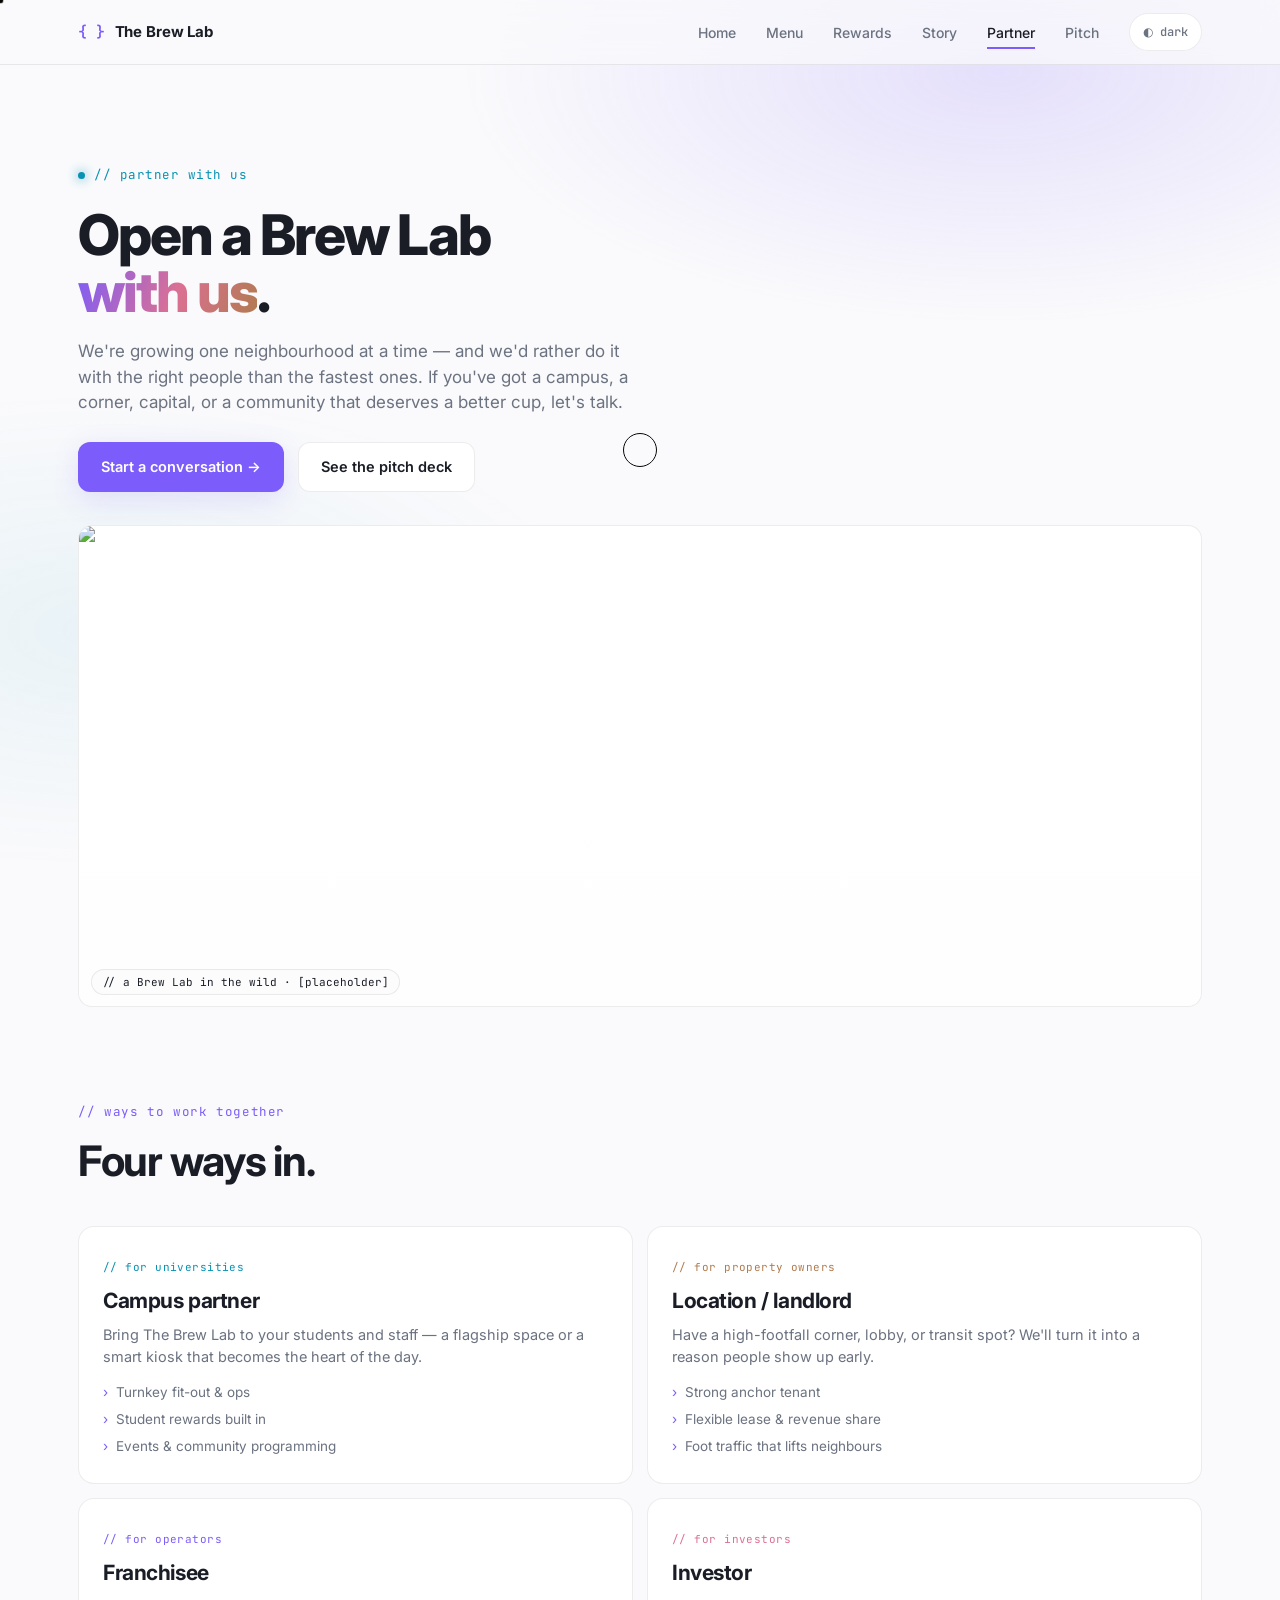
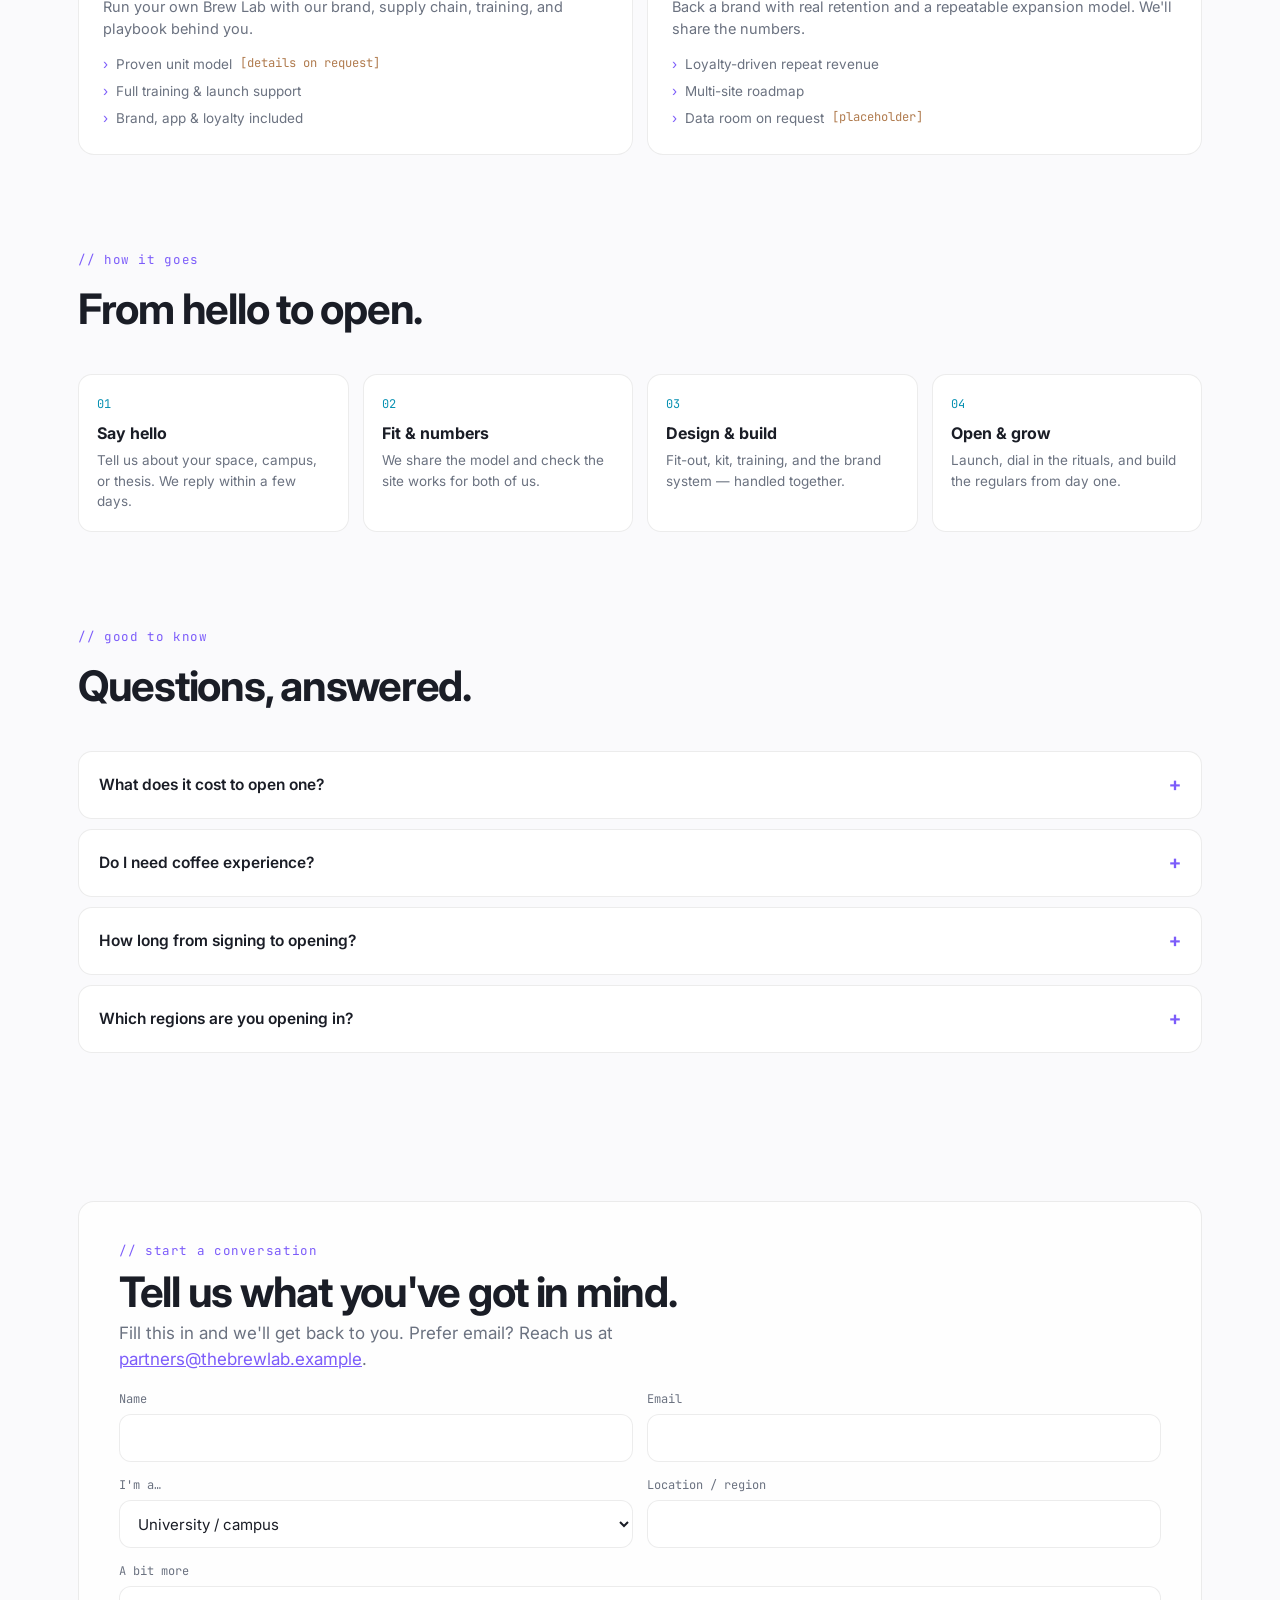
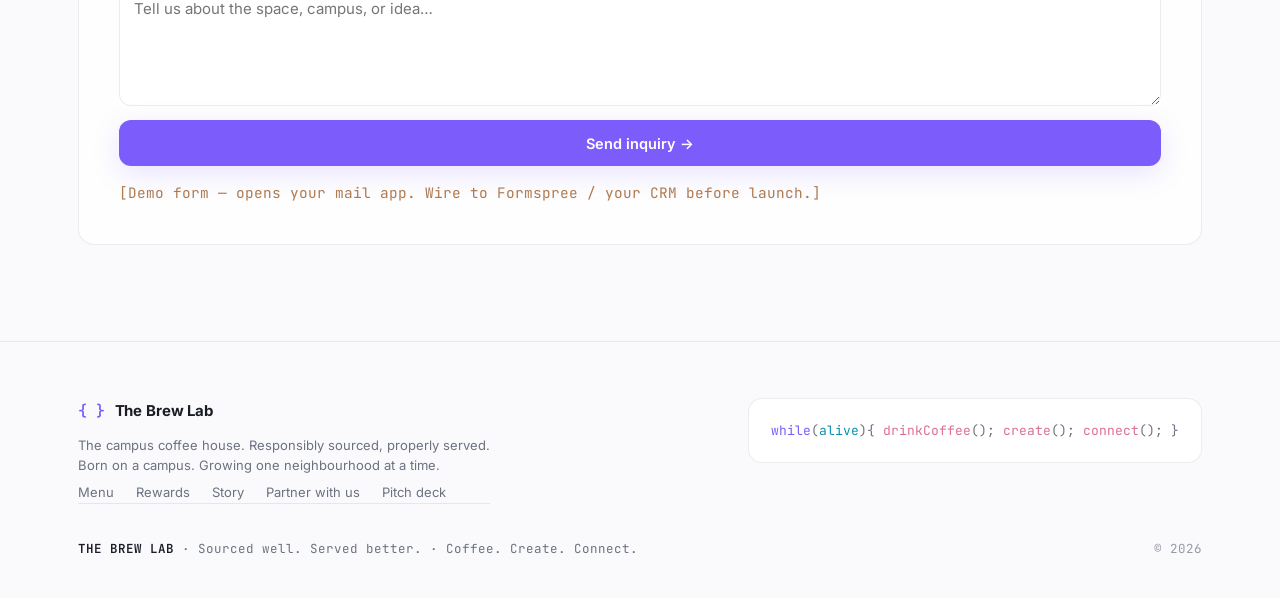
==== commit c795d95a: "Revamp home copy: coffee-first, university vibe (keep code visuals) - Hero tagline "Brew Ideas." -> " ====
--- a/franchise.html
+++ b/franchise.html
@@ -201,7 +201,7 @@
     <div class="foot-grid">
       <div>
         <a class="brand" href="index.html" style="margin-bottom:14px"><span class="braces">{ }</span> The Brew Lab</a>
-        <p class="foot-meta">A coffee house for people with something to make.<br>Born on a campus. Growing one neighbourhood at a time.</p>
+        <p class="foot-meta">The campus coffee house. Responsibly sourced, properly served.<br>Born on a campus. Growing one neighbourhood at a time.</p>
         <nav class="foot-nav" aria-label="Footer">
           <a href="menu.html">Menu</a><a href="rewards.html">Rewards</a><a href="story.html">Story</a><a href="franchise.html">Partner with us</a><a href="pitch.html">Pitch deck</a>
         </nav>
@@ -214,7 +214,7 @@
 <span class="pun">}</span>
       </div>
     </div>
-    <div class="foot-sig"><b>THE BREW LAB</b> · Brew Ideas. · Coffee. Create. Connect. <span style="margin-left:auto;opacity:.7;">© 2026</span></div>
+    <div class="foot-sig"><b>THE BREW LAB</b> · Sourced well. Served better. · Coffee. Create. Connect. <span style="margin-left:auto;opacity:.7;">© 2026</span></div>
   </div>
 </footer>
 
--- a/assets/css/base.css
+++ b/assets/css/base.css
@@ -18,6 +18,7 @@
   -webkit-font-smoothing: antialiased;
   text-rendering: optimizeLegibility;
   overflow-x: hidden;
+  min-height: 100vh;
   min-height: 100dvh;
   transition: background var(--t-slow) ease, color var(--t-slow) ease;
 }
@@ -110,6 +111,7 @@
 nav {
   position: sticky; top: 0; z-index: 50;
   backdrop-filter: blur(14px); -webkit-backdrop-filter: blur(14px);
+  background: var(--bg); /* fallback when color-mix() is unsupported */
   background: color-mix(in srgb, var(--bg) 72%, transparent);
   border-bottom: 1px solid var(--line);
   padding-top: env(safe-area-inset-top);
@@ -158,12 +160,22 @@
 .nav-burger svg { width: 20px; height: 20px; }
 
 @media (max-width: 820px) {
+  /* Drop the nav's backdrop-filter on mobile: a filtered ancestor becomes the
+     containing block for position:fixed children, which would otherwise trap the
+     menu inside the 60px nav bar instead of letting it cover the viewport. */
+  nav {
+    backdrop-filter: none; -webkit-backdrop-filter: none;
+    background: var(--bg);
+  }
   .nav-menu {
-    position: fixed; inset: 0; z-index: 60;
-    background: color-mix(in srgb, var(--bg) 94%, transparent);
-    backdrop-filter: blur(20px); -webkit-backdrop-filter: blur(20px);
+    position: fixed;
+    top: 0; right: 0; bottom: 0; left: 0;     /* explicit offsets (not inset shorthand) */
+    width: 100%; height: 100%; min-height: 100dvh;
+    z-index: 100;
+    background: var(--bg); /* fully opaque so page content can't show through */
     display: flex; flex-direction: column; justify-content: center;
     gap: 4px; padding: 24px max(28px, env(safe-area-inset-left));
+    padding-top: max(72px, env(safe-area-inset-top));
     transform: translateX(100%); transition: transform var(--t-slow) var(--ease);
     visibility: hidden;
   }
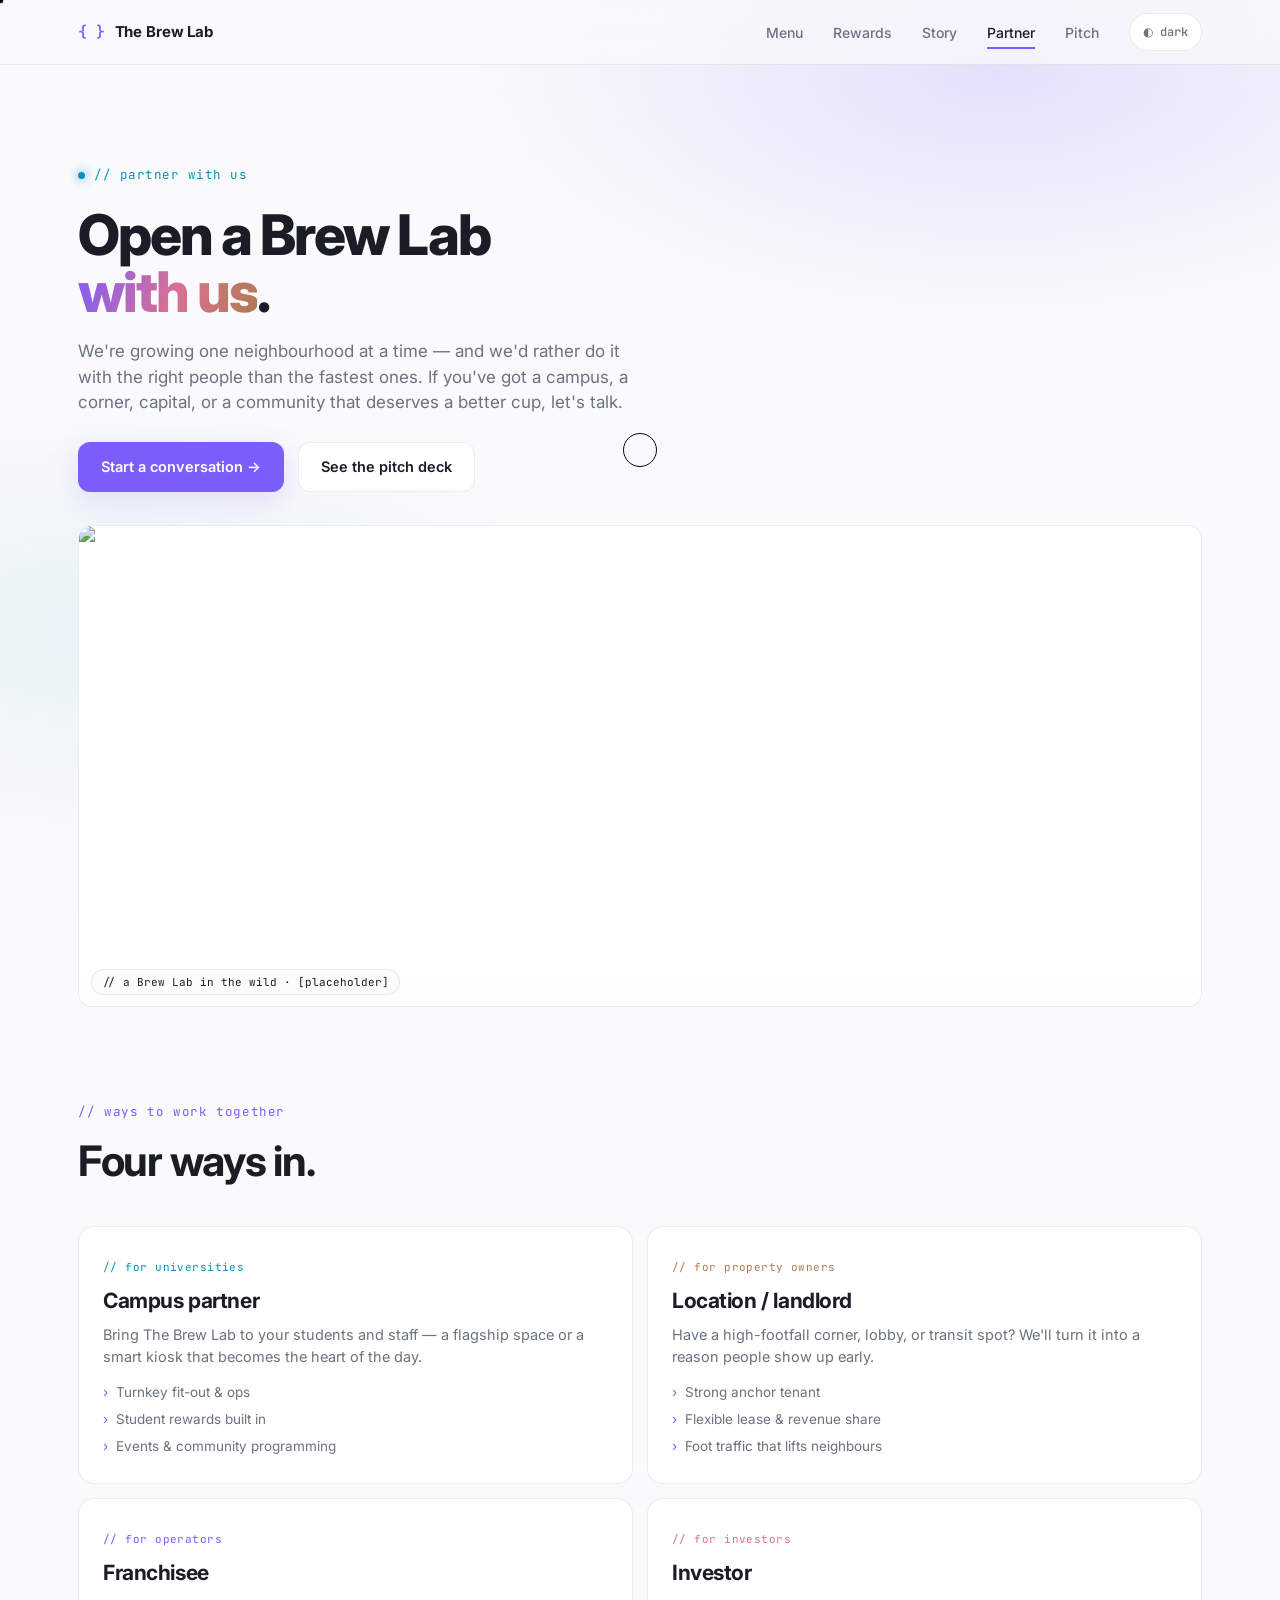
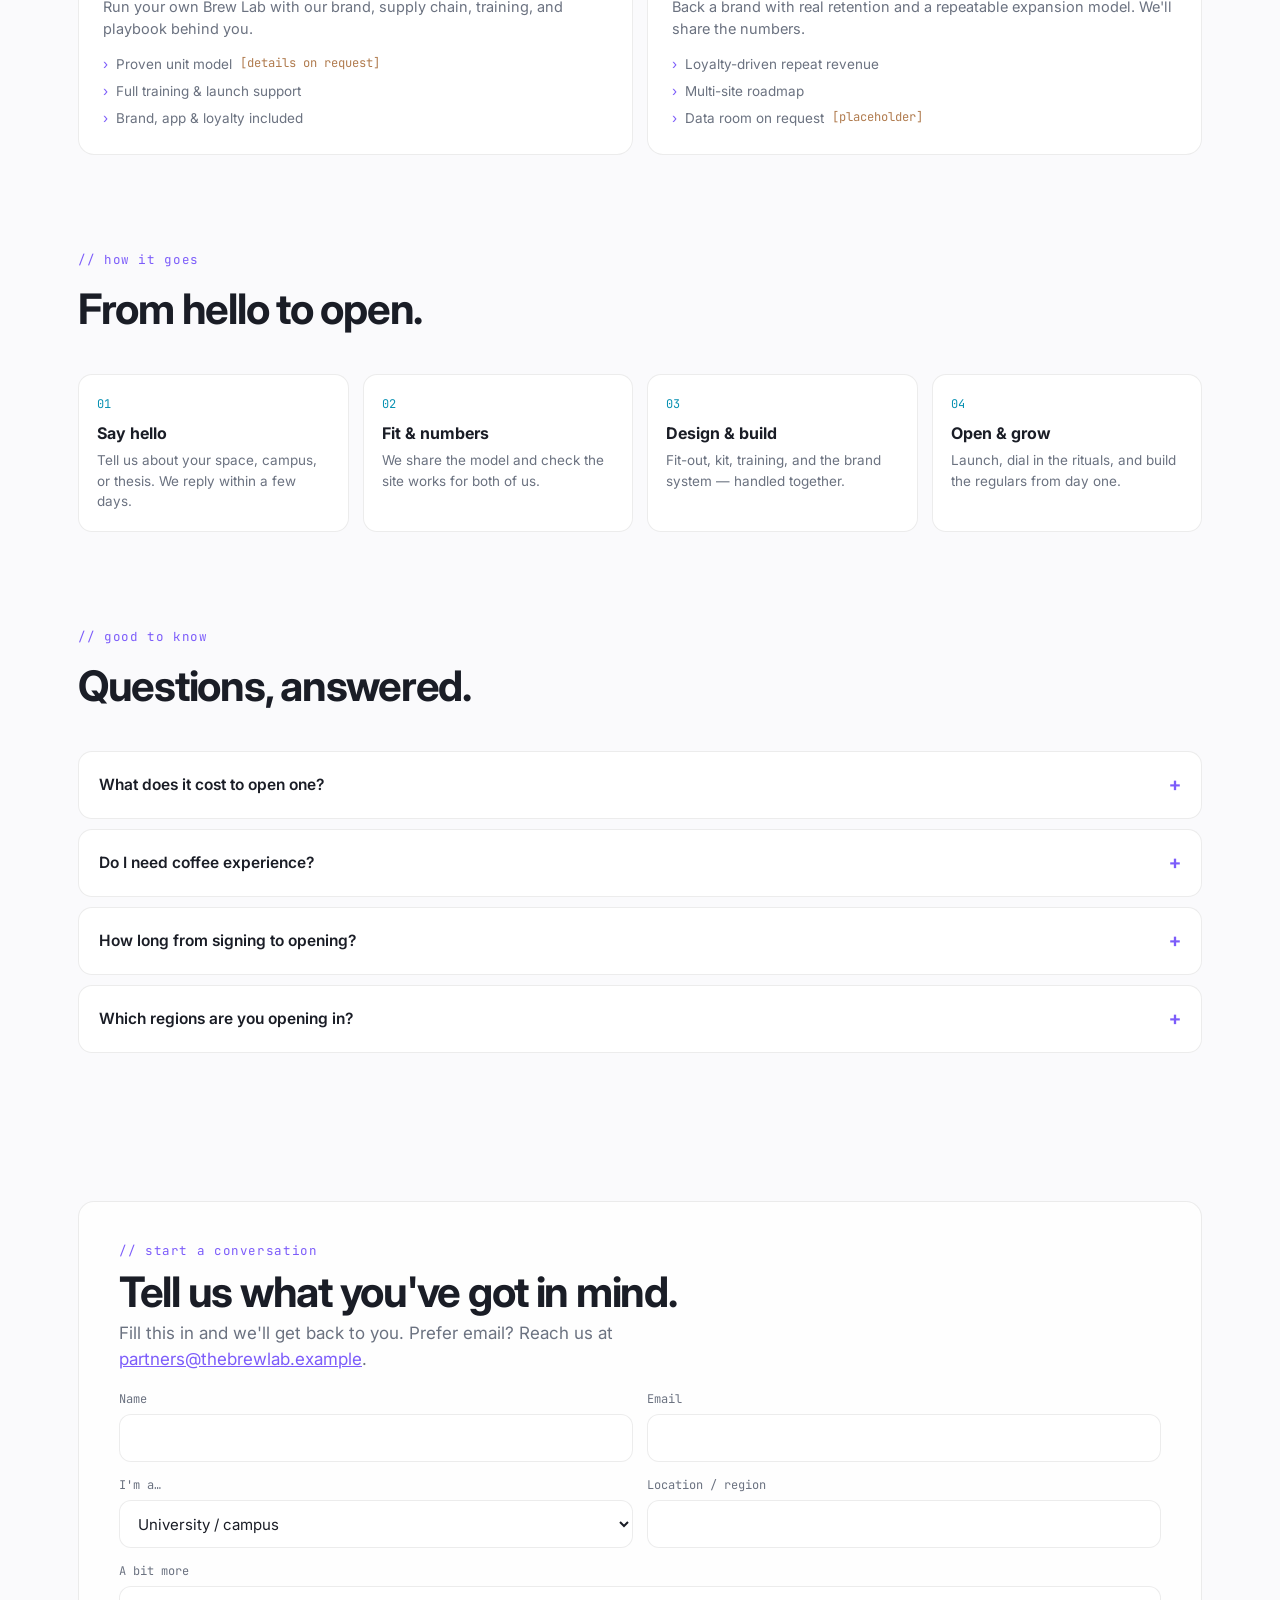
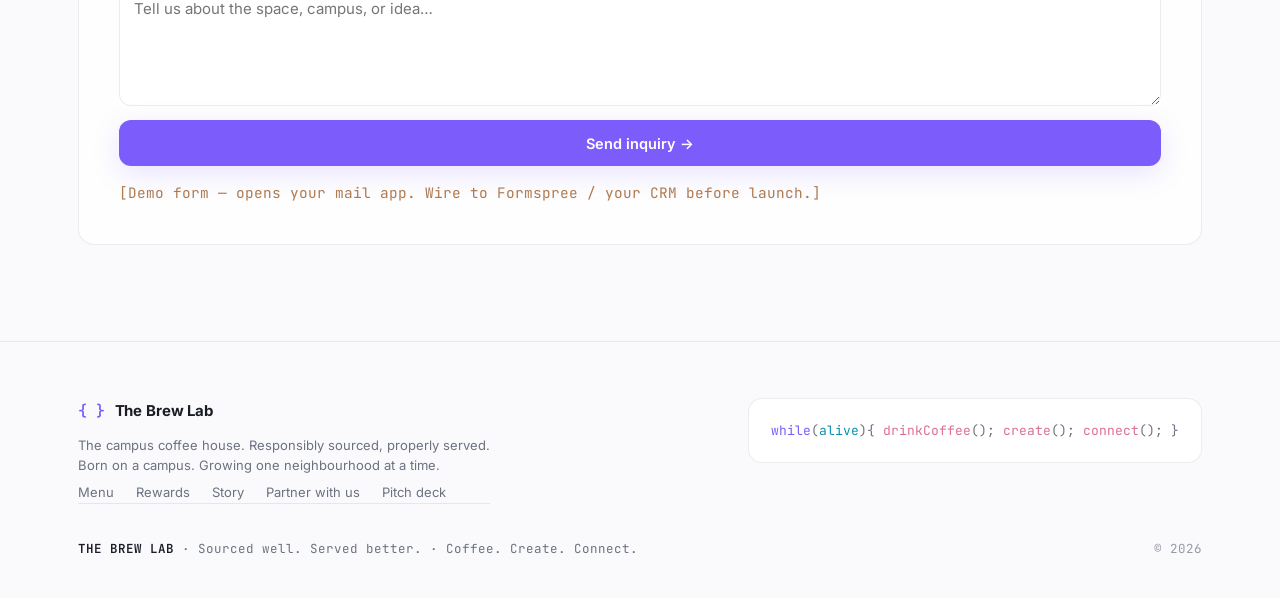
==== commit 7936827e: "Remove "Home" from nav; logo links home Drop the Home nav item on every page (the brand logo already" ====
--- a/franchise.html
+++ b/franchise.html
@@ -79,7 +79,6 @@
       <button class="nav-menu-close" data-nav-close aria-label="Close menu">
         <svg viewBox="0 0 24 24" fill="none" stroke="currentColor" stroke-width="2" aria-hidden="true"><path d="M6 6l12 12M18 6L6 18"/></svg>
       </button>
-      <a class="navlink" href="index.html">Home</a>
       <a class="navlink" href="menu.html">Menu</a>
       <a class="navlink" href="rewards.html">Rewards</a>
       <a class="navlink" href="story.html">Story</a>
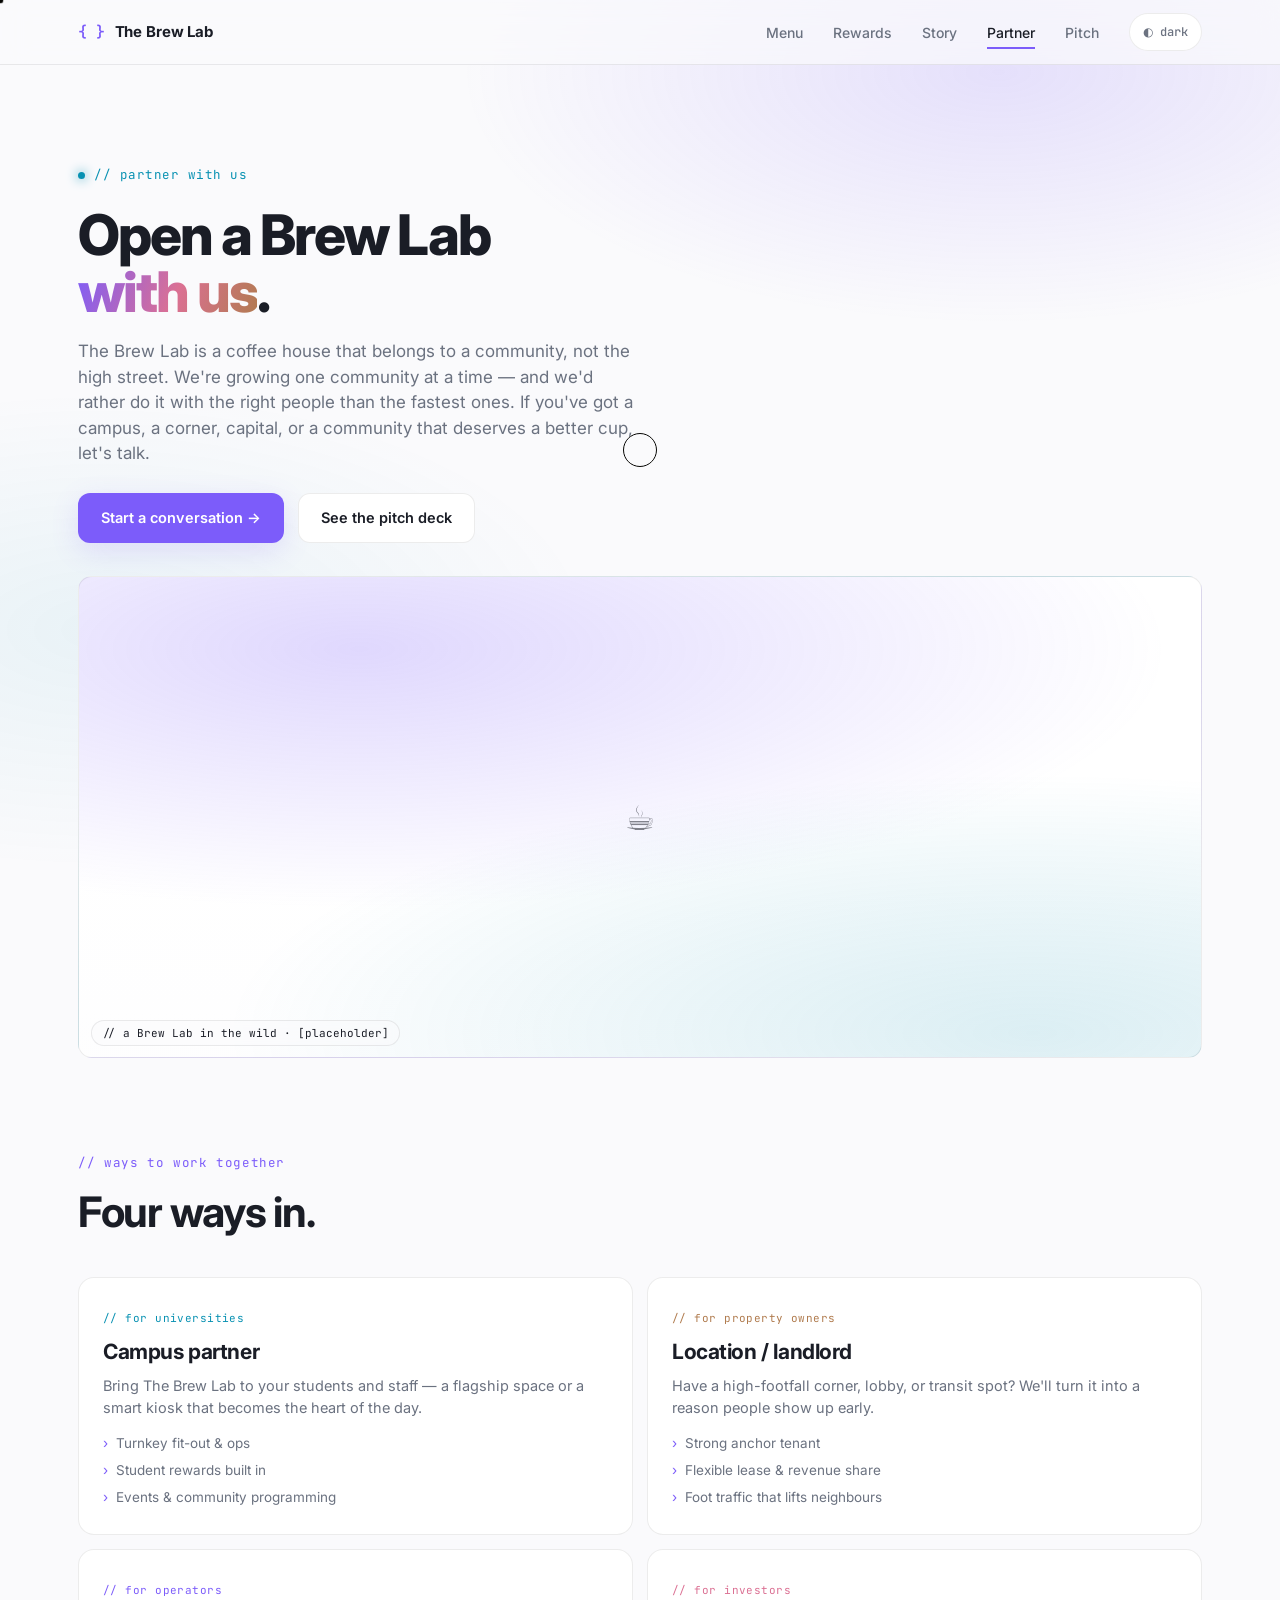
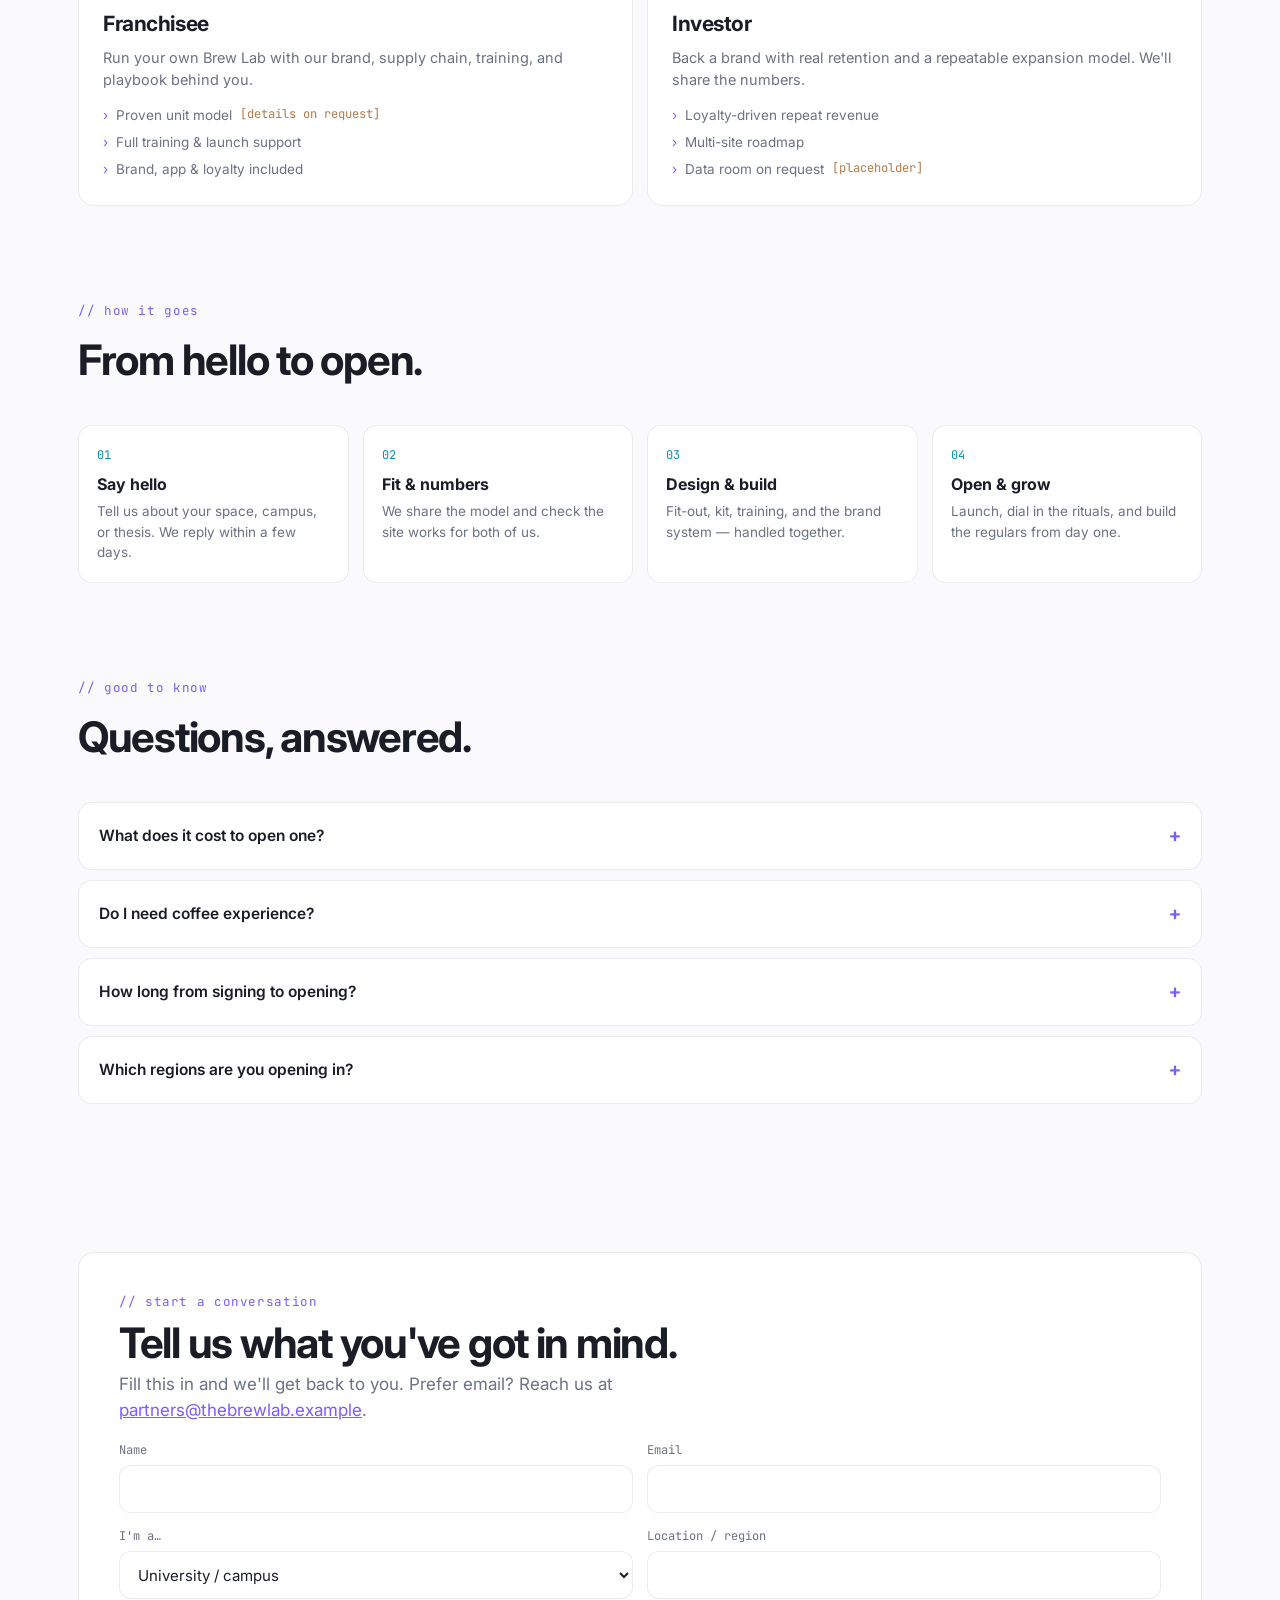
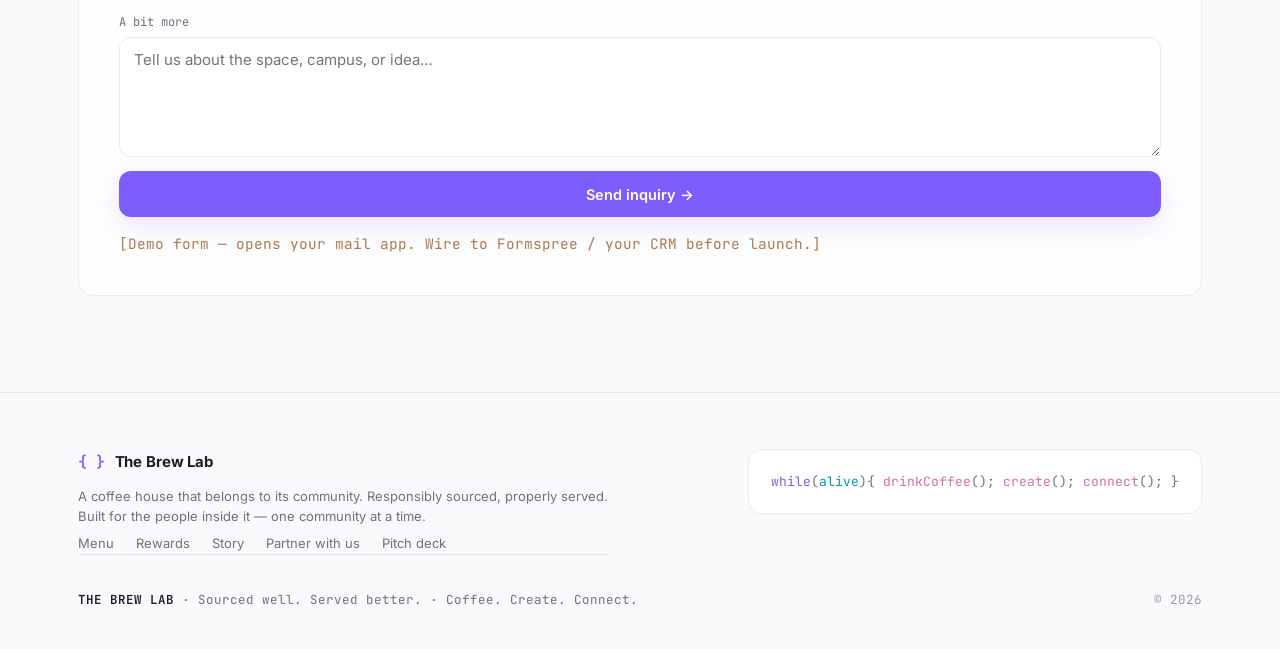
==== commit c2b5011a: "Reposition to community brand + enigmatic IYKYK voice; rebuild pitch as Daily Ritual Company - Site-" ====
--- a/franchise.html
+++ b/franchise.html
@@ -8,7 +8,7 @@
 <meta name="theme-color" content="#0F1117">
 <link rel="icon" href="assets/img/favicon.svg" type="image/svg+xml">
 <meta property="og:title" content="Partner with us — The Brew Lab">
-<meta property="og:description" content="Campus, property, franchise or investment — let's build the next one together.">
+<meta property="og:description" content="Community, property, franchise or investment — let's build the next one together.">
 <meta property="og:image" content="assets/img/og-image.svg">
 <meta name="twitter:card" content="summary_large_image">
 <script>try{var t=localStorage.getItem('brewlab-theme')||(matchMedia('(prefers-color-scheme: light)').matches?'light':'dark');document.documentElement.setAttribute('data-theme',t);}catch(e){}</script>
@@ -94,7 +94,7 @@
   <div class="wrap">
     <span class="eyebrow"><span class="dot"></span>// partner with us</span>
     <h1 class="title" style="font-size:clamp(34px,9vw,56px)">Open a Brew Lab<br><span class="grad-text">with us</span>.</h1>
-    <p class="lead reveal">We're growing one neighbourhood at a time — and we'd rather do it with the right people than the fastest ones. If you've got a campus, a corner, capital, or a community that deserves a better cup, let's talk.</p>
+    <p class="lead reveal">The Brew Lab is a coffee house that belongs to a community, not the high street. We're growing one community at a time — and we'd rather do it with the right people than the fastest ones. If you've got a campus, a corner, capital, or a community that deserves a better cup, let's talk.</p>
     <div class="cta-row" style="margin-top:26px">
       <a href="#inquire" class="btn btn-primary magnetic" data-magnetic="0.25">Start a conversation →</a>
       <a href="pitch.html" class="btn btn-ghost magnetic" data-magnetic="0.25">See the pitch deck</a>
@@ -200,7 +200,7 @@
     <div class="foot-grid">
       <div>
         <a class="brand" href="index.html" style="margin-bottom:14px"><span class="braces">{ }</span> The Brew Lab</a>
-        <p class="foot-meta">The campus coffee house. Responsibly sourced, properly served.<br>Born on a campus. Growing one neighbourhood at a time.</p>
+        <p class="foot-meta">A coffee house that belongs to its community. Responsibly sourced, properly served.<br>Built for the people inside it — one community at a time.</p>
         <nav class="foot-nav" aria-label="Footer">
           <a href="menu.html">Menu</a><a href="rewards.html">Rewards</a><a href="story.html">Story</a><a href="franchise.html">Partner with us</a><a href="pitch.html">Pitch deck</a>
         </nav>
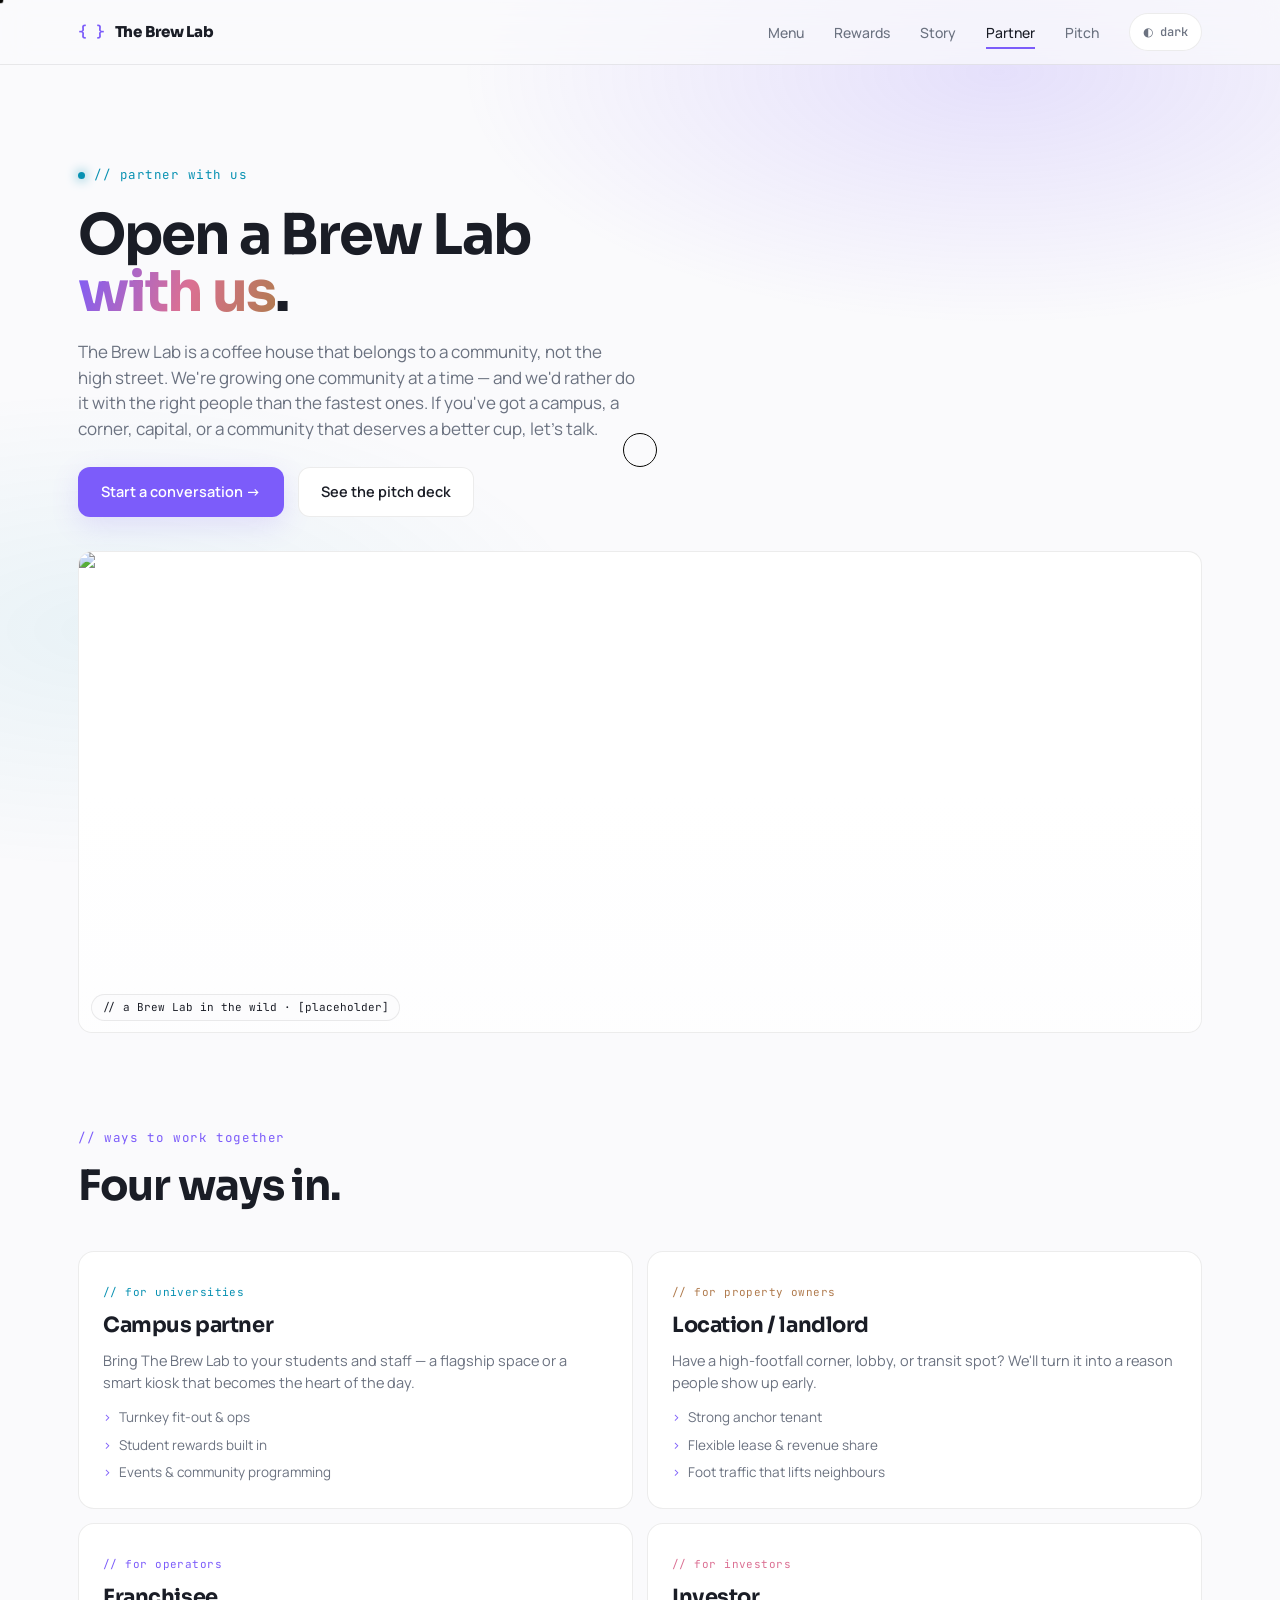
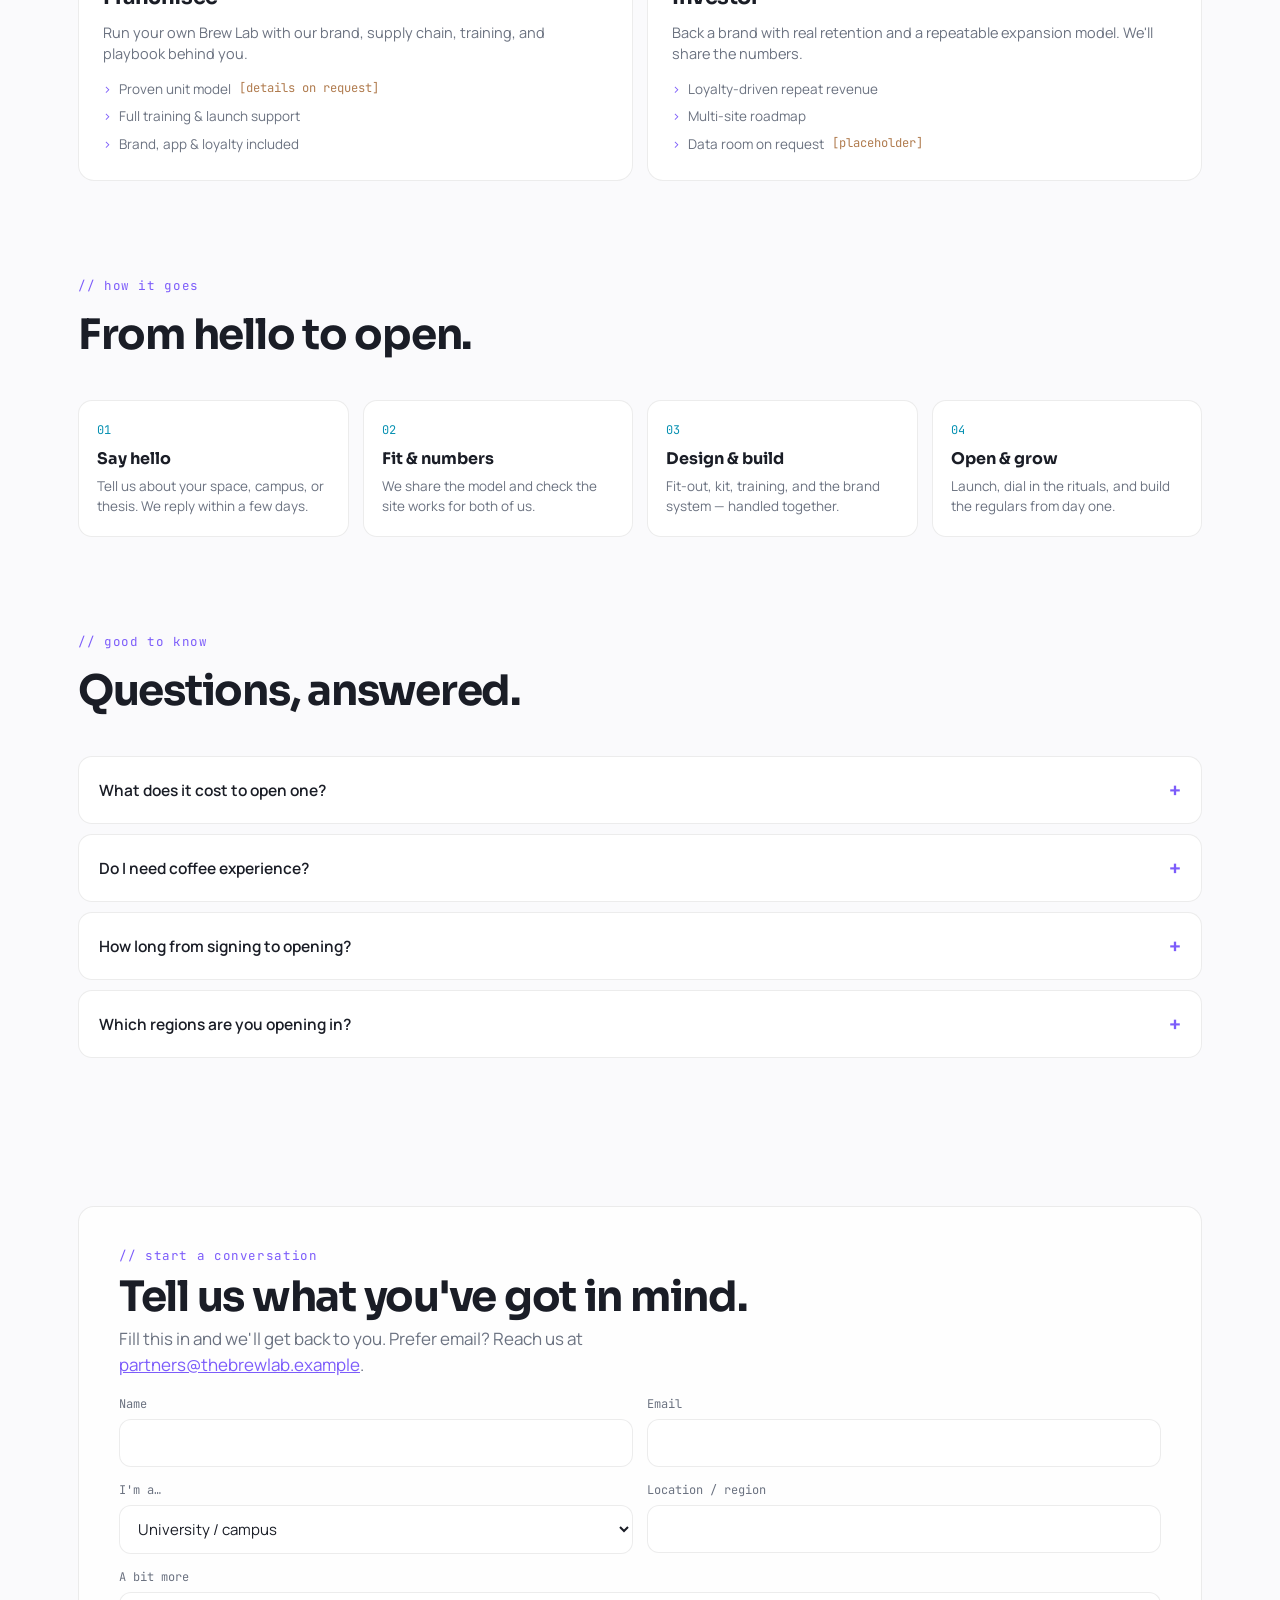
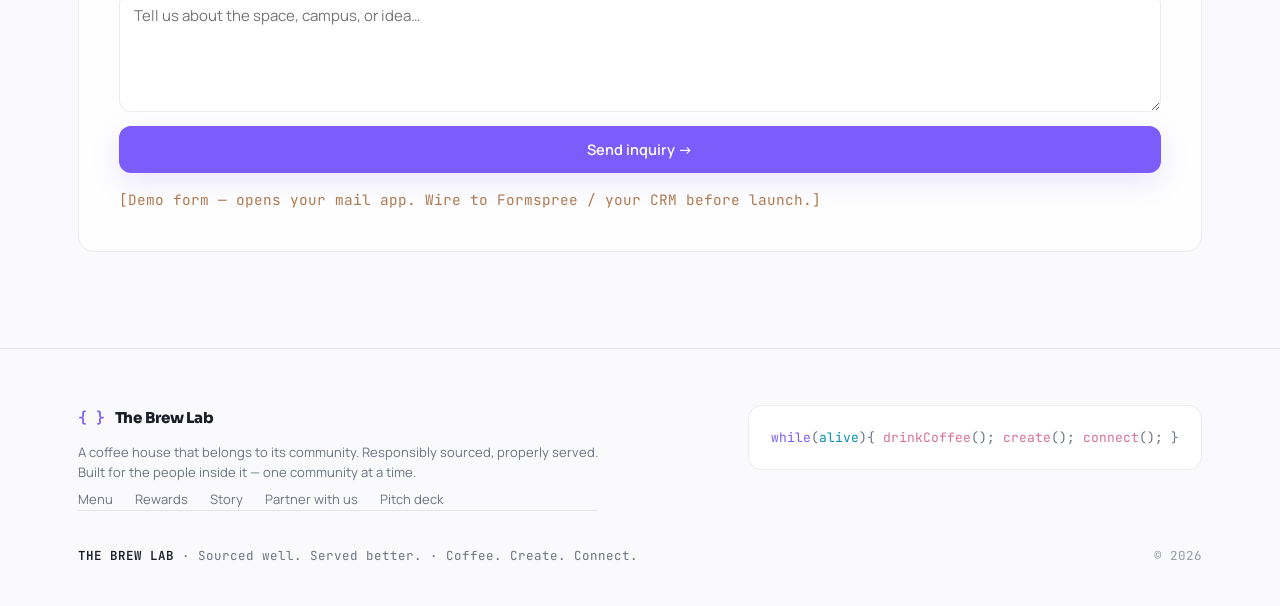
==== commit 694a81ff: "Site-wide type system (Sora/Manrope) + remove home "the place" section Logo set to Sora ExtraBold, h" ====
--- a/franchise.html
+++ b/franchise.html
@@ -14,7 +14,7 @@
 <script>try{var t=localStorage.getItem('brewlab-theme')||(matchMedia('(prefers-color-scheme: light)').matches?'light':'dark');document.documentElement.setAttribute('data-theme',t);}catch(e){}</script>
 <link rel="preconnect" href="https://fonts.googleapis.com">
 <link rel="preconnect" href="https://fonts.gstatic.com" crossorigin>
-<link href="https://fonts.googleapis.com/css2?family=Inter:wght@300;400;500;600;700;800&family=JetBrains+Mono:wght@400;500;600&display=swap" rel="stylesheet">
+<link href="https://fonts.googleapis.com/css2?family=Sora:wght@700;800&family=Manrope:wght@400;500;600;700;800&family=JetBrains+Mono:wght@400;500;600&display=swap" rel="stylesheet">
 <link rel="stylesheet" href="assets/css/tokens.css">
 <link rel="stylesheet" href="assets/css/base.css">
 <link rel="stylesheet" href="assets/css/effects.css">
--- a/assets/css/tokens.css
+++ b/assets/css/tokens.css
@@ -28,7 +28,8 @@
   --grad-soft: linear-gradient(140deg, var(--lavender), transparent 40%, transparent 70%, var(--cyan));
 
   /* ---- type ---- */
-  --font-sans: 'Inter', system-ui, -apple-system, sans-serif;
+  --font-sans: 'Manrope', system-ui, -apple-system, sans-serif;
+  --font-heading: 'Sora', var(--font-sans);
   --font-mono: 'JetBrains Mono', ui-monospace, 'SF Mono', monospace;
 
   /* fluid type scale (mobile-first via clamp) */
--- a/assets/css/base.css
+++ b/assets/css/base.css
@@ -87,6 +87,9 @@
   font-family: var(--font-mono); font-size: var(--fs-eyebrow);
   color: var(--lavender); letter-spacing: 0.05em; margin-bottom: 16px;
 }
+h1, h2, h3, h4, .title, .s-title {
+  font-family: var(--font-heading); font-weight: 700;
+}
 h2 {
   font-size: var(--fs-h2); font-weight: 700; letter-spacing: -0.03em;
   line-height: 1.1; margin-bottom: 16px;
@@ -122,7 +125,7 @@
 }
 .brand {
   display: inline-flex; align-items: center; gap: 10px;
-  font-weight: 700; letter-spacing: -0.01em; font-size: 15px;
+  font-family: var(--font-heading); font-weight: 800; letter-spacing: -0.01em; font-size: 15px;
   text-decoration: none; color: var(--text); flex: none;
 }
 .brand .braces { font-family: var(--font-mono); color: var(--lavender); font-weight: 600; }
--- a/assets/css/effects.css
+++ b/assets/css/effects.css
@@ -38,7 +38,7 @@
 @media (min-width: 920px) { .hero-grid { grid-template-columns: 1.02fr 1.18fr; gap: 56px; } }
 
 h1.title {
-  font-size: var(--fs-h1); font-weight: 800; letter-spacing: -0.035em;
+  font-size: var(--fs-h1); font-weight: 700; letter-spacing: -0.035em;
   line-height: 1.02; margin-bottom: 18px; text-wrap: balance;
 }
 .mantra { font-size: clamp(18px, 4.6vw, 22px); font-weight: 600; color: var(--text); margin-bottom: 10px; letter-spacing: -0.01em; }
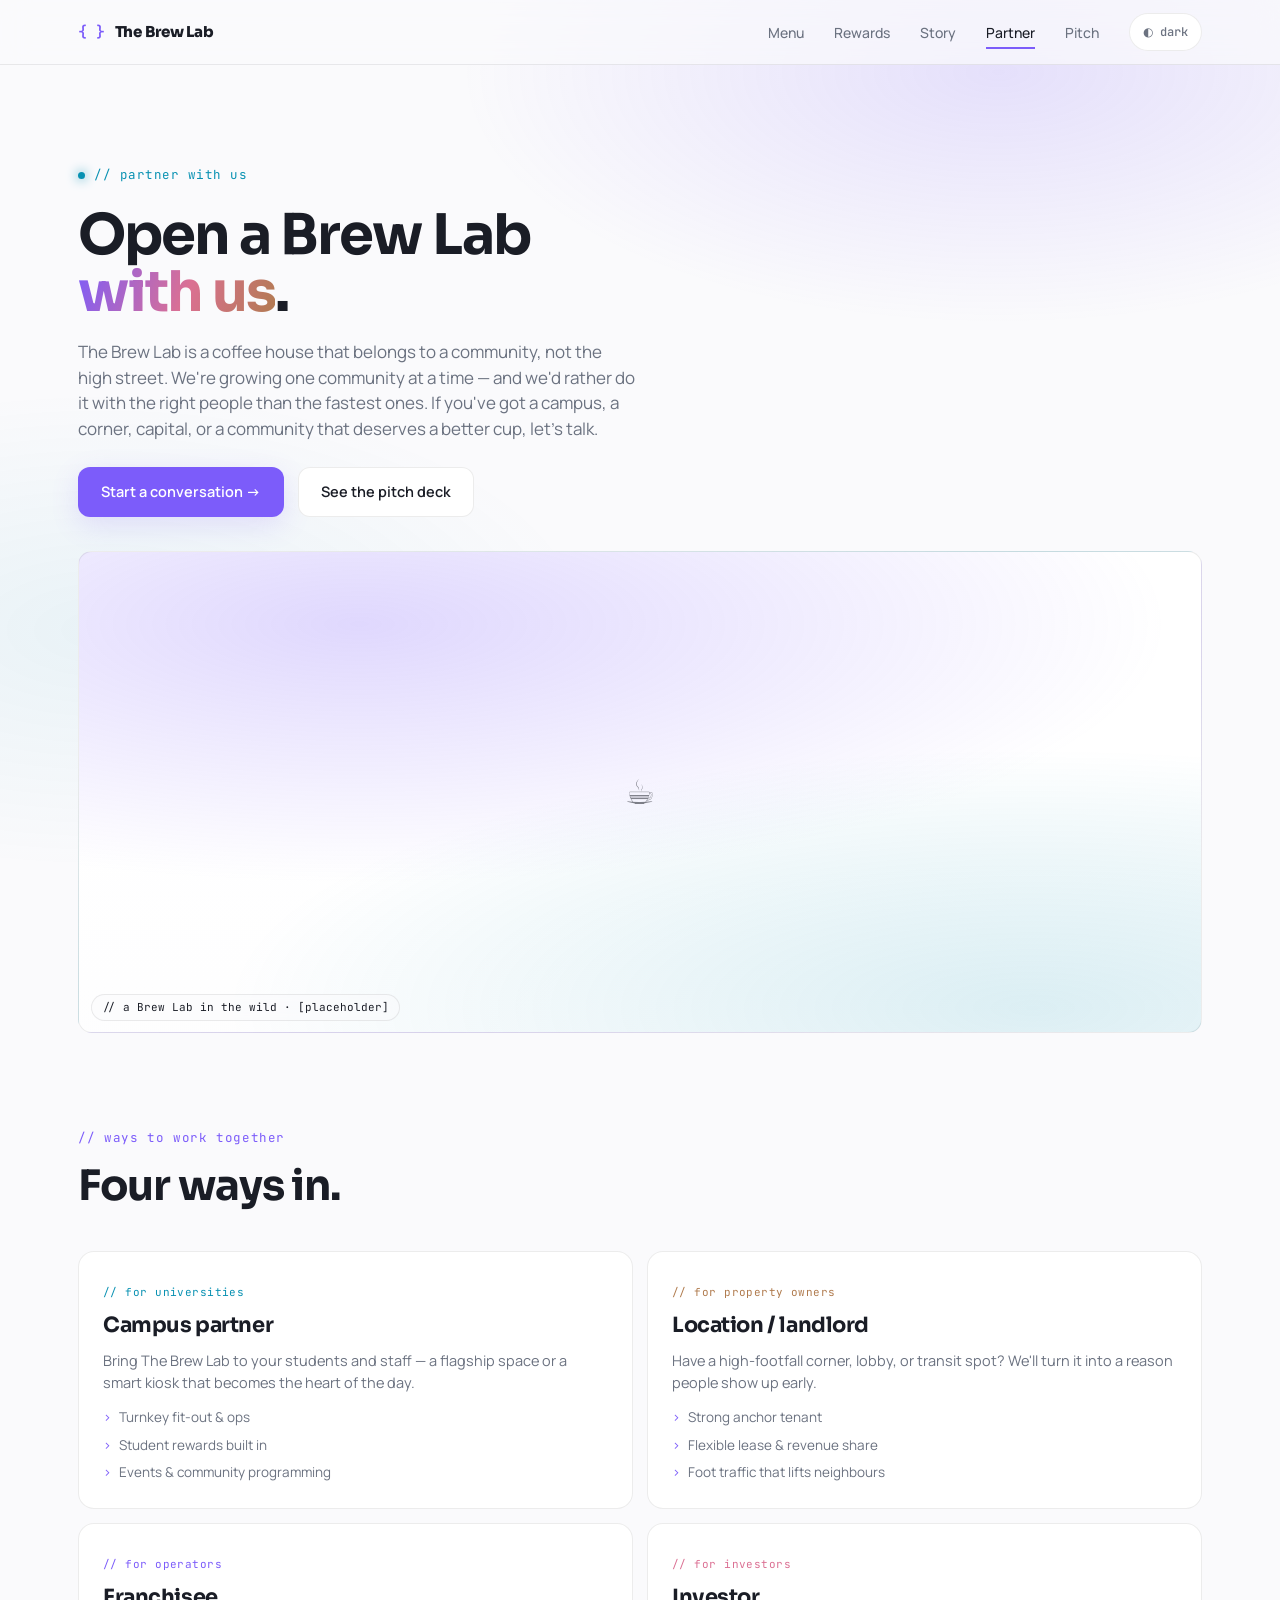
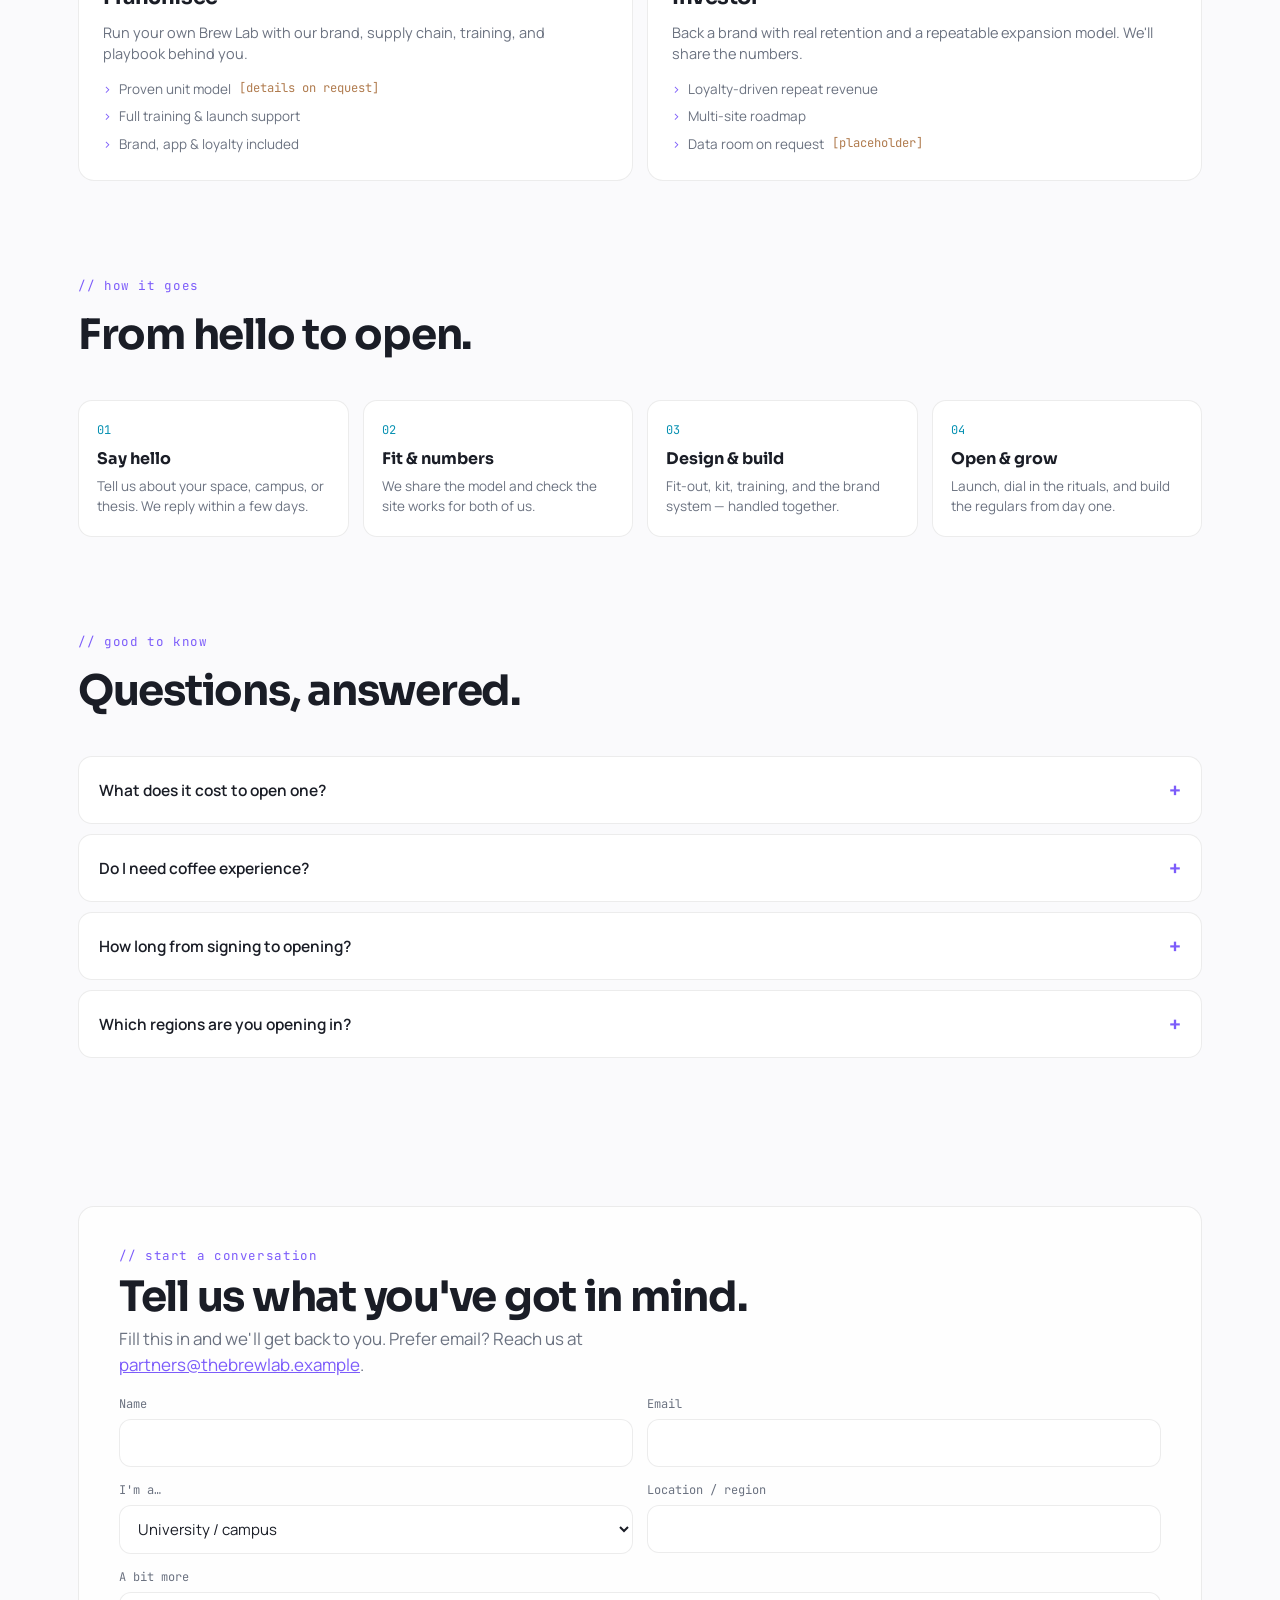
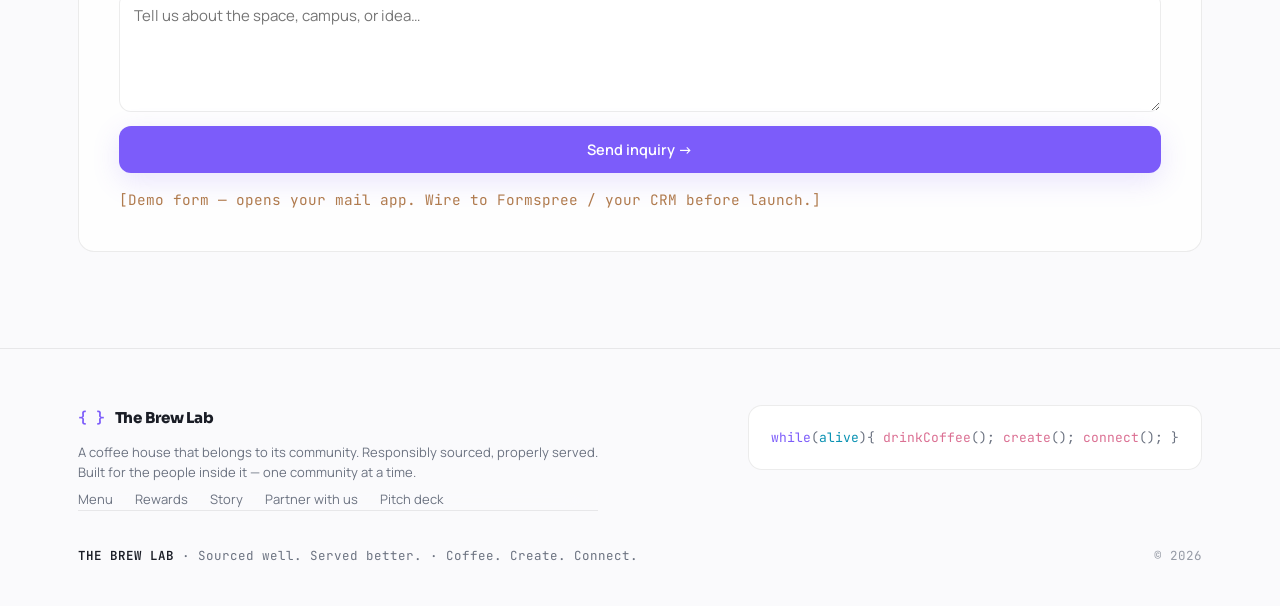
==== commit 02c6003b: "Remove Lenis smooth-scroll lag and custom cursor/magnetic buttons Native scroll-behavior: smooth rep" ====
--- a/franchise.html
+++ b/franchise.html
@@ -23,8 +23,7 @@
   "imports": {
     "three": "https://esm.sh/three@0.161.0",
     "gsap": "https://esm.sh/gsap@3.12.5",
-    "gsap/ScrollTrigger": "https://esm.sh/gsap@3.12.5/ScrollTrigger.js",
-    "lenis": "https://esm.sh/lenis@1.1.13"
+    "gsap/ScrollTrigger": "https://esm.sh/gsap@3.12.5/ScrollTrigger.js"
   }
 }
 </script>
@@ -96,8 +95,8 @@
     <h1 class="title" style="font-size:clamp(34px,9vw,56px)">Open a Brew Lab<br><span class="grad-text">with us</span>.</h1>
     <p class="lead reveal">The Brew Lab is a coffee house that belongs to a community, not the high street. We're growing one community at a time — and we'd rather do it with the right people than the fastest ones. If you've got a campus, a corner, capital, or a community that deserves a better cup, let's talk.</p>
     <div class="cta-row" style="margin-top:26px">
-      <a href="#inquire" class="btn btn-primary magnetic" data-magnetic="0.25">Start a conversation →</a>
-      <a href="pitch.html" class="btn btn-ghost magnetic" data-magnetic="0.25">See the pitch deck</a>
+      <a href="#inquire" class="btn btn-primary">Start a conversation →</a>
+      <a href="pitch.html" class="btn btn-ghost">See the pitch deck</a>
     </div>
     <div class="frame reveal" style="aspect-ratio:21/9;margin-top:34px">
       <img src="https://loremflickr.com/1400/600/cafe,interior,coffee?lock=50" alt="A bright, design-led coffee house space" loading="lazy" decoding="async" width="1400" height="600">
@@ -186,7 +185,7 @@
         <div class="field"><label for="f-loc">Location / region</label><input id="f-loc" name="location" type="text"></div>
         <div class="field full"><label for="f-msg">A bit more</label><textarea id="f-msg" name="message" placeholder="Tell us about the space, campus, or idea…"></textarea></div>
         <div class="field full">
-          <button class="btn btn-primary magnetic" data-magnetic="0.2" type="submit">Send inquiry →</button>
+          <button class="btn btn-primary" type="submit">Send inquiry →</button>
           <p class="ph" style="margin-top:10px">[Demo form — opens your mail app. Wire to Formspree / your CRM before launch.]</p>
         </div>
       </form>
--- a/assets/css/base.css
+++ b/assets/css/base.css
@@ -22,11 +22,6 @@
   min-height: 100dvh;
   transition: background var(--t-slow) ease, color var(--t-slow) ease;
 }
-
-/* Lenis smooth-scroll hooks (no-op until JS attaches) */
-html.lenis, html.lenis body { height: auto; }
-.lenis.lenis-smooth { scroll-behavior: auto !important; }
-.lenis.lenis-stopped { overflow: hidden; }
 
 ::selection { background: var(--lavender); color: var(--on-accent); }
 .mono { font-family: var(--font-mono); }
--- a/assets/css/effects.css
+++ b/assets/css/effects.css
@@ -1,36 +1,8 @@
 /* ============================================================
    The Brew Lab — Effects
-   Custom cursor, hero/WebGL, REPL terminal, page transitions,
-   cinematics. All effects are pointer/motion gated for mobile + a11y.
+   Hero/WebGL, REPL terminal, page transitions, cinematics.
+   All effects are pointer/motion gated for mobile + a11y.
    ============================================================ */
-
-/* ---------- custom cursor (pointer-fine only) ---------- */
-.cursor-dot, .cursor-ring { display: none; }
-
-@media (hover: hover) and (pointer: fine) {
-  body.has-cursor { cursor: none; }
-  body.has-cursor a, body.has-cursor button, body.has-cursor .magnetic { cursor: none; }
-
-  .cursor-dot, .cursor-ring {
-    display: block; position: fixed; top: 0; left: 0; z-index: 999;
-    pointer-events: none; border-radius: 50%;
-    transform: translate3d(-50%, -50%, 0);
-    will-change: transform; mix-blend-mode: difference;
-  }
-  .cursor-dot { width: 7px; height: 7px; background: #fff; }
-  .cursor-ring {
-    width: 34px; height: 34px; border: 1px solid #fff;
-    transition: width var(--t-base) var(--ease), height var(--t-base) var(--ease),
-                background var(--t-base) ease, opacity var(--t-base) ease;
-  }
-  .cursor-ring.hot { width: 54px; height: 54px; background: rgba(255, 255, 255, 0.12); }
-}
-@media (prefers-reduced-motion: reduce) {
-  body.has-cursor { cursor: auto; }
-  .cursor-dot, .cursor-ring { display: none !important; }
-}
-
-.magnetic { will-change: transform; }
 
 /* ---------- hero ---------- */
 .hero { padding: clamp(48px, 9vw, 84px) 0 clamp(48px, 8vw, 72px); position: relative; }
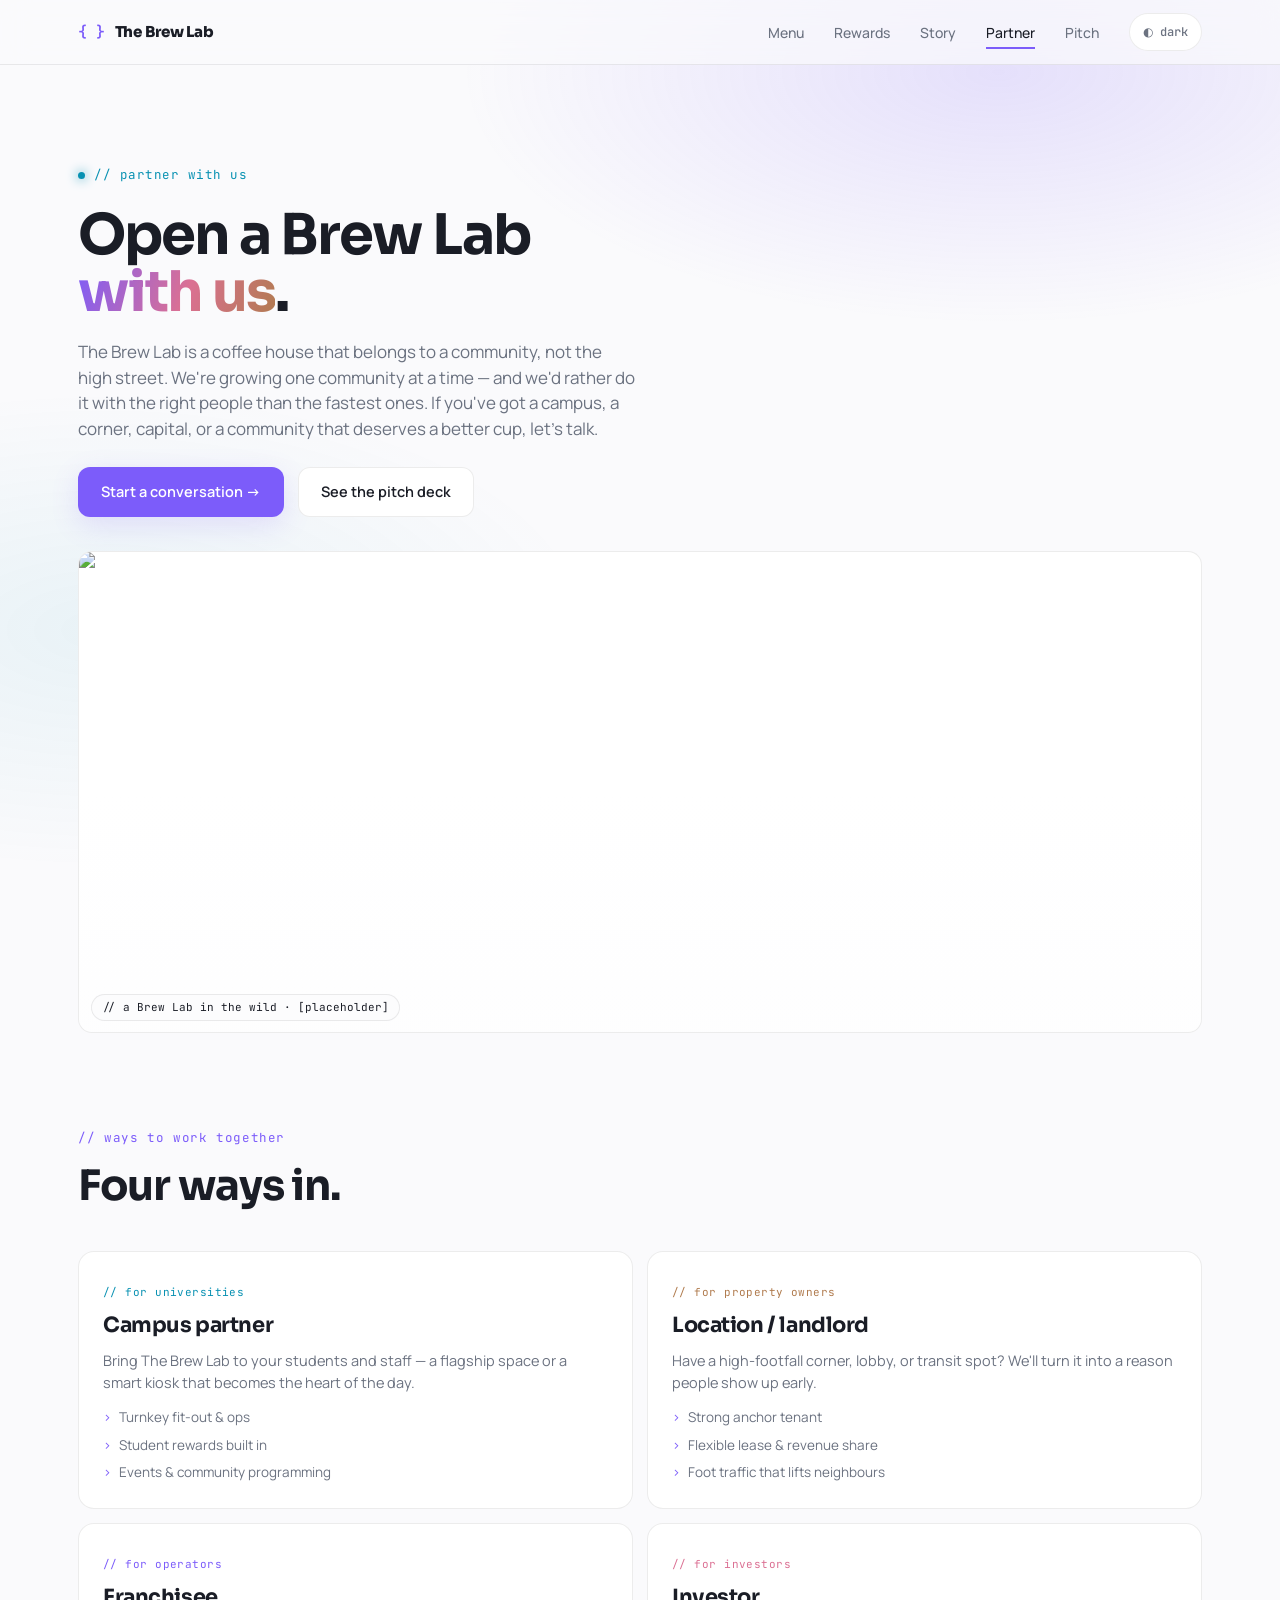
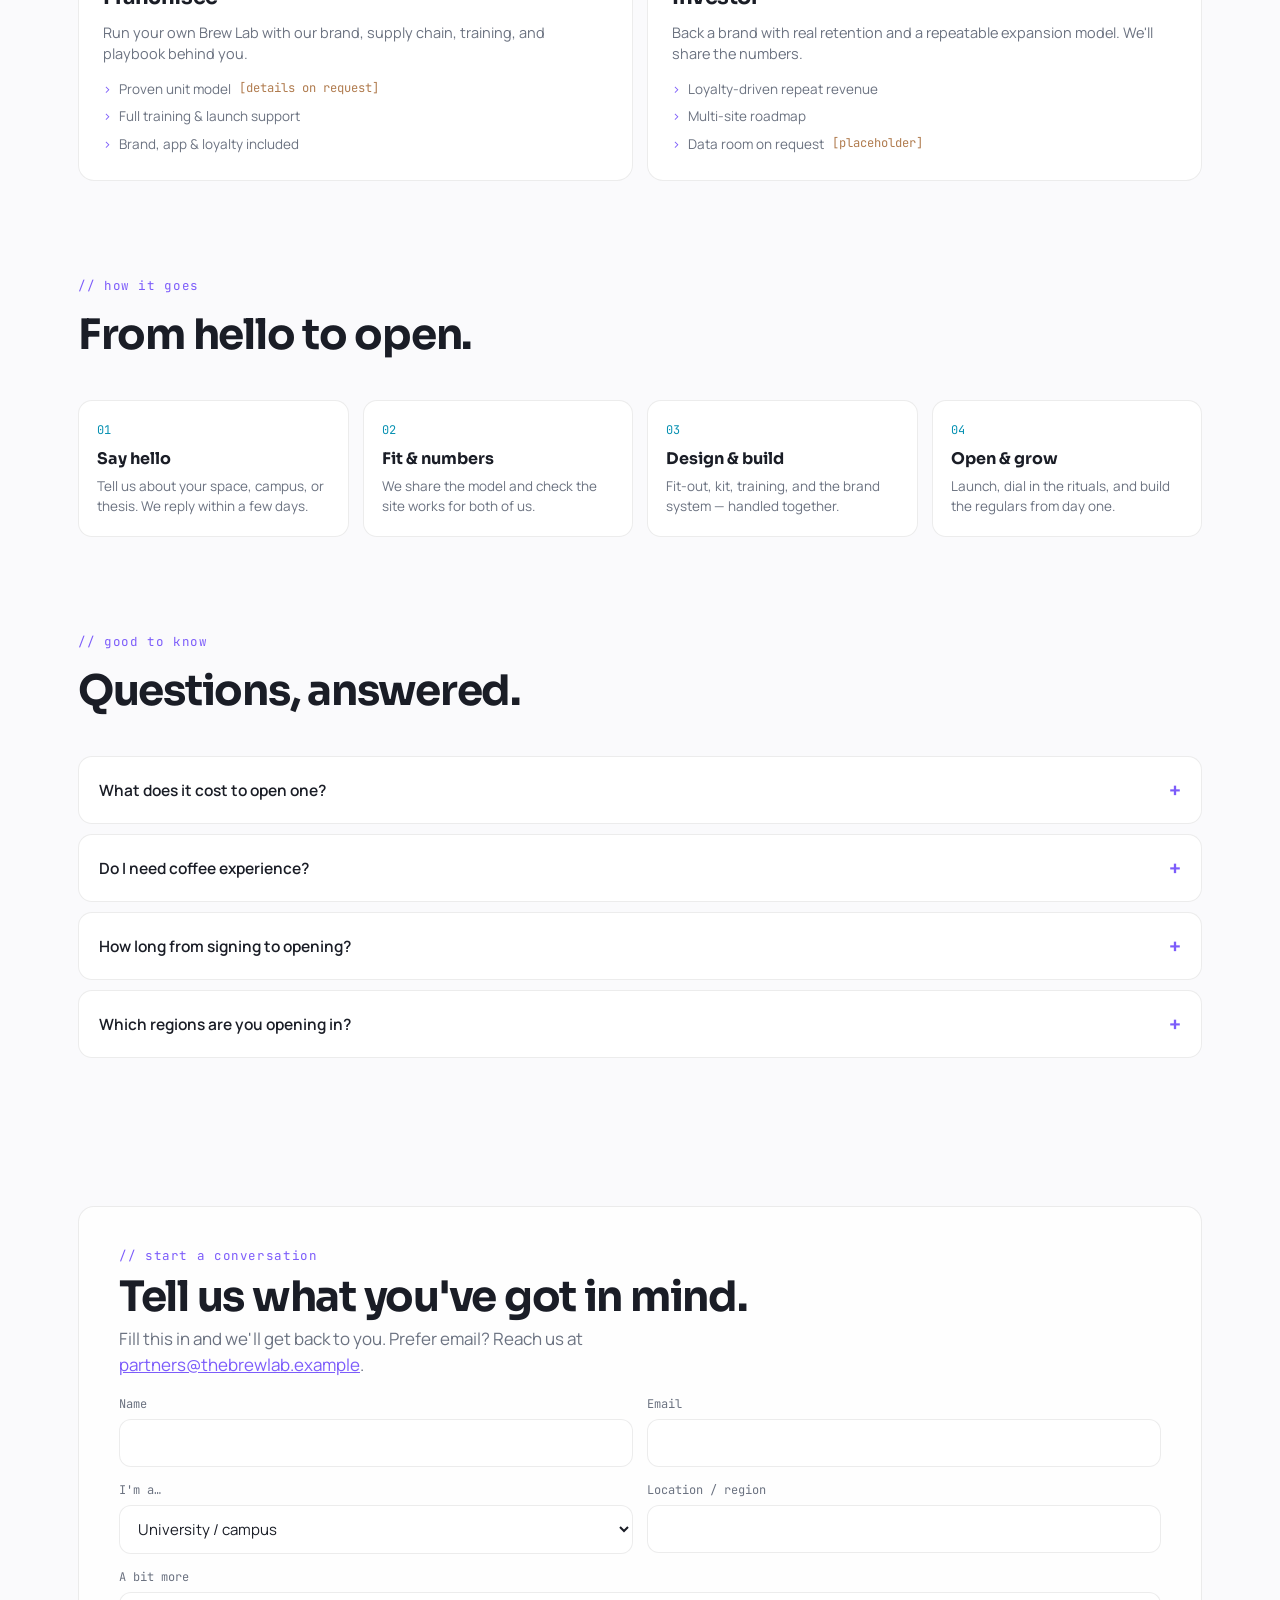
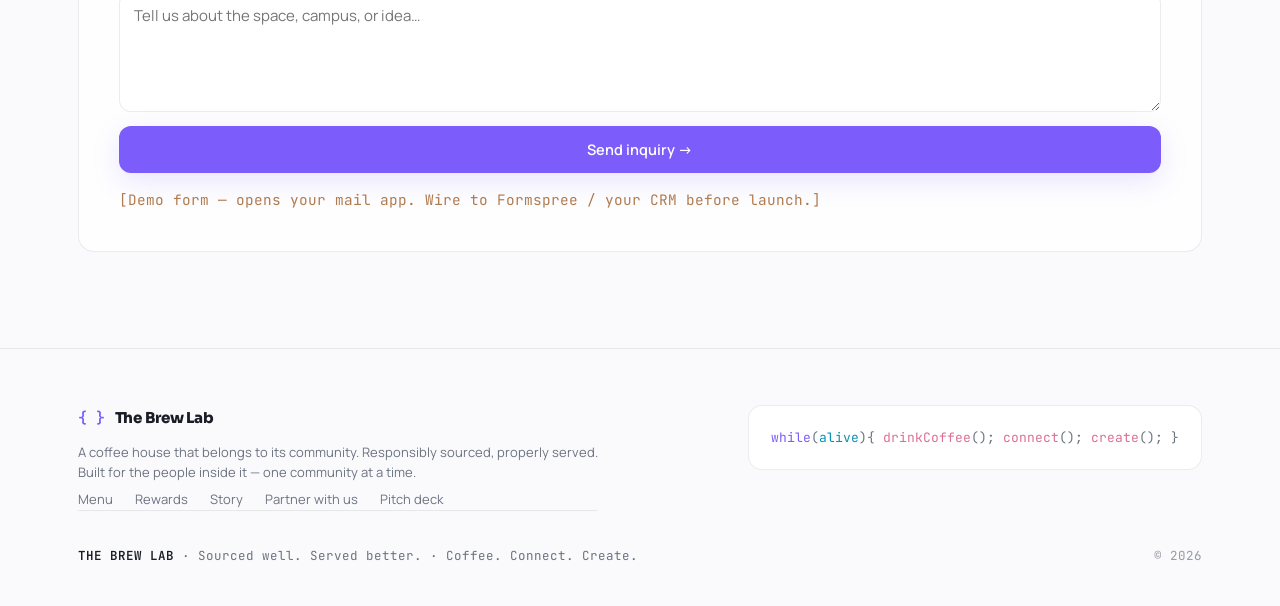
==== commit 794c543e: "Reorder mantra to "Coffee. Connect. Create." Swaps the brand mantra's word order everywhere it appea" ====
--- a/franchise.html
+++ b/franchise.html
@@ -207,12 +207,12 @@
       <div class="foot-code mono" aria-hidden="true">
 <span class="kw">while</span><span class="pun">(</span><span class="prop">alive</span><span class="pun">){</span>
   <span class="fn">drinkCoffee</span><span class="pun">();</span>
+  <span class="fn">connect</span><span class="pun">();</span>
   <span class="fn">create</span><span class="pun">();</span>
-  <span class="fn">connect</span><span class="pun">();</span>
 <span class="pun">}</span>
       </div>
     </div>
-    <div class="foot-sig"><b>THE BREW LAB</b> · Sourced well. Served better. · Coffee. Create. Connect. <span style="margin-left:auto;opacity:.7;">© 2026</span></div>
+    <div class="foot-sig"><b>THE BREW LAB</b> · Sourced well. Served better. · Coffee. Connect. Create. <span style="margin-left:auto;opacity:.7;">© 2026</span></div>
   </div>
 </footer>
 
